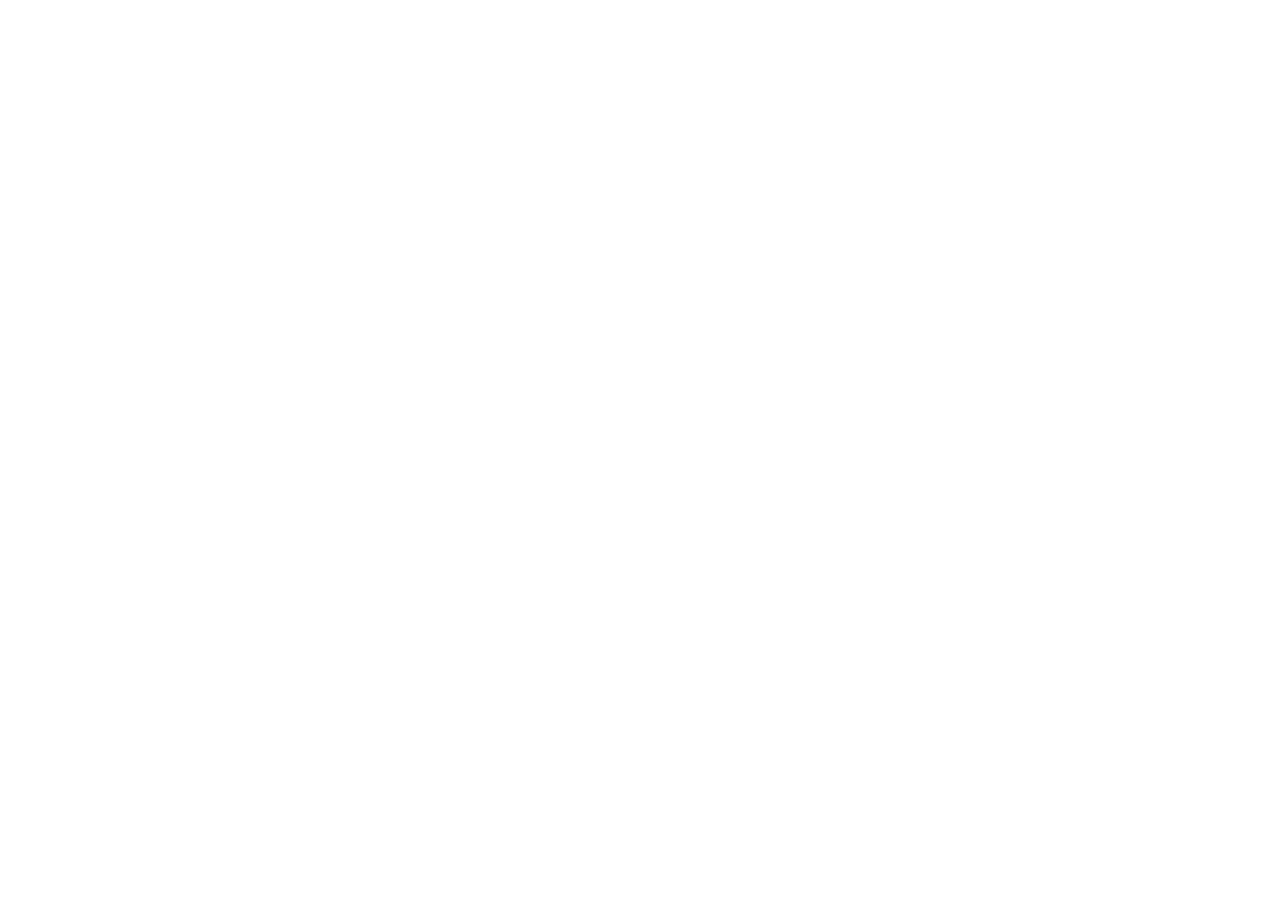
==== index.html @ 0bc4796e "第一次初始化" ====
<!DOCTYPE html>
<html lang="en">

<head>
    <meta charset="UTF-8">
    <meta name="viewport" content="width=device-width, initial-scale=1.0">
    <title>Document</title>
</head>

<body>

</body>

</html>
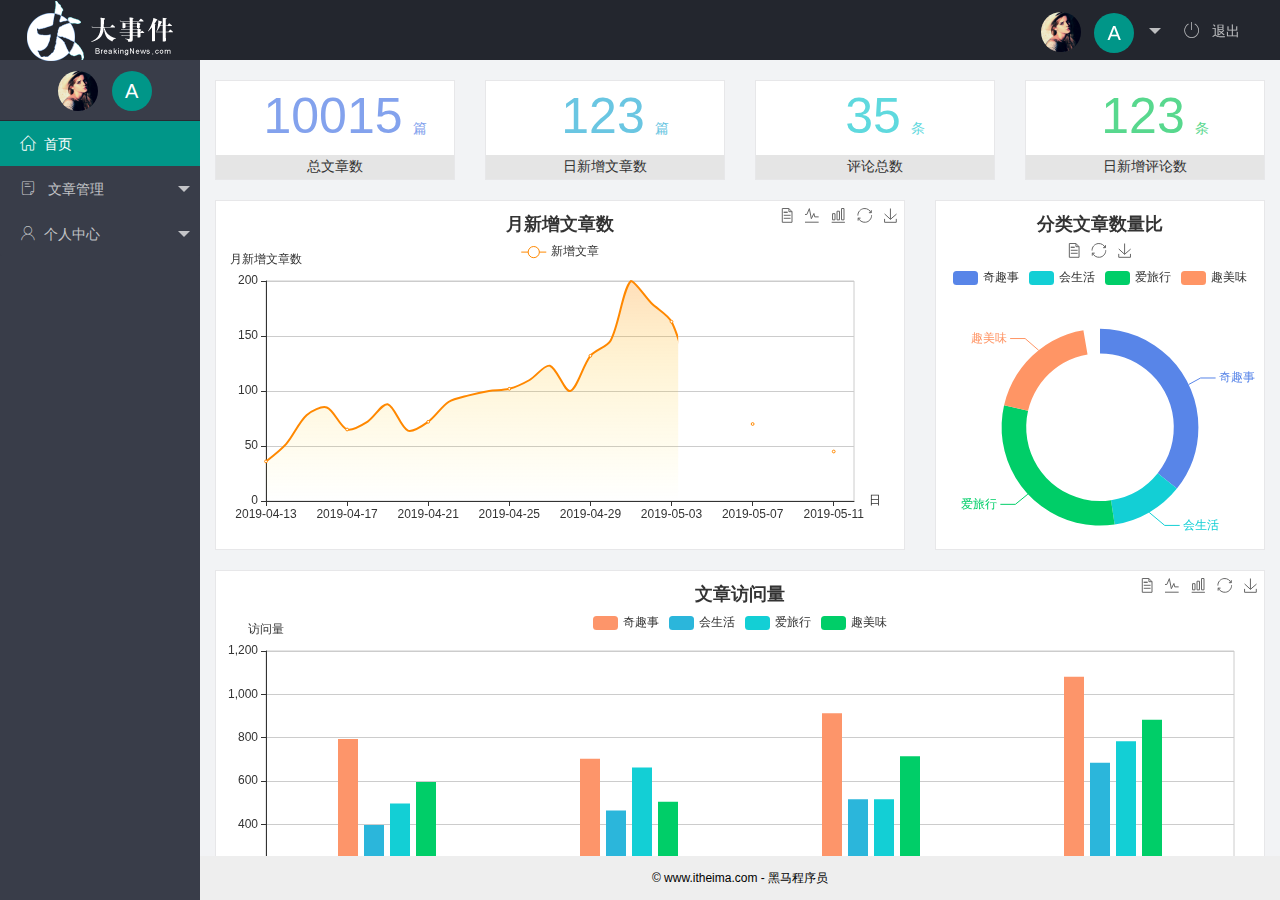
==== commit bc123003: "完成了首页的开发" ====
--- a/index.html
+++ b/index.html
@@ -4,11 +4,94 @@
 <head>
     <meta charset="UTF-8">
     <meta name="viewport" content="width=device-width, initial-scale=1.0">
-    <title>Document</title>
+    <title>后台主页</title>
+    <!-- 引入layui的样式 -->
+    <link rel="stylesheet" href="/assets/lib/layui/css/layui.css">
+    <!-- 引入自己的css -->
+    <link rel="stylesheet" href="/assets/css/index.css">
+    <!-- 引入字体图标的css -->
+    <link rel="stylesheet" href="/assets/fonts/iconfont.css">
 </head>
 
-<body>
+<body class="layui-layout-body">
+    <div class="layui-layout layui-layout-admin">
+        <div class="layui-header">
+            <div class="layui-logo"><img src="/assets/images/logo.png" alt=""></div>
+            <!-- 头部区域（可配合layui已有的水平导航） -->
 
+            <ul class="layui-nav layui-layout-right">
+                <li class="layui-nav-item">
+                    <a href="javascript:;" class="userinfo">
+                        <img src="/assets/images/sample.jpg" class="layui-nav-img">
+                        <span class="text-avatar">A</span>
+                        <span id="mingcheng"> </span>
+                        <!-- 贤心 -->
+                    </a>
+                    <dl class="layui-nav-child">
+                        <dd><a href="">基本资料</a></dd>
+                        <dd><a href="">更换头像</a></dd>
+                        <dd><a href="">个人中心</a></dd>
+                    </dl>
+                </li>
+                <li class="layui-nav-item">
+                    <a href="javascript:;" id="btnLogout">
+                        <span class="iconfont icon-tuichu"></span>
+                        退出</a></li>
+            </ul>
+        </div>
+
+        <div class="layui-side layui-bg-black">
+            <div class="layui-side-scroll">
+                <div class="userinfo">
+                    <img src="/assets/images/sample.jpg" class="layui-nav-img">
+                    <span class="text-avatar">A</span>
+                    <span id="welcome"> </span>
+                </div>
+                <!-- 左侧导航区域（可配合layui已有的垂直导航） -->
+                <ul class="layui-nav layui-nav-tree" lay-filter="test" lay-shrink="all">
+                    <li class="layui-nav-item layui-this"><a href="/home/dashboard.html" target="fm"> <span
+                                class="iconfont icon-home"></span>首页</a></li>
+                    <li class="layui-nav-item ">
+                        <a class="" href="javascript:;">
+                            <span class="iconfont icon-16"></span>
+                            文章管理</a>
+                        <dl class="layui-nav-child">
+                            <dd><a href="javascript:;"><i class="layui-icon layui-icon-align-left"></i>文章类别</a></dd>
+                            <dd><a href="javascript:;"><i class="layui-icon layui-icon-align-left"></i>文章列表</a></dd>
+                            <dd><a href="javascript:;"><i class="layui-icon layui-icon-align-left"></i>发表文章</a></dd>
+                        </dl>
+                    </li>
+                    <li class="layui-nav-item">
+                        <a href="javascript:;"><span class="iconfont icon-user"></span>个人中心</a>
+                        <dl class="layui-nav-child">
+                            <dd><a href="javascript:;"><i class="layui-icon layui-icon-align-left"></i>基本资料</a></dd>
+                            <dd><a href="javascript:;"><i class="layui-icon layui-icon-align-left"></i>更换头像</a></dd>
+                            <dd><a href="javascript:;"><i class="layui-icon layui-icon-align-left"></i>重置密码</a></dd>
+
+                        </dl>
+                    </li>
+                </ul>
+            </div>
+        </div>
+
+        <div class="layui-body">
+            <!-- 内容主体区域 -->
+            <iframe name="fm" src="/home/dashboard.html" frameborder="0"></iframe>
+        </div>
+
+        <div class="layui-footer">
+            <!-- 底部固定区域 -->
+            © www.itheima.com - 黑马程序员
+        </div>
+    </div>
+    <!-- 引入layui的js文件 -->
+    <script src="/assets/lib/layui/layui.all.js"></script>
+    <!-- 引入jq -->
+    <script src="/assets/lib/jquery.js"></script>
+    <!-- 引入baseAPI的js文件 -->
+    <script src="/assets/js/baseAPI.js"></script>
+    <!-- 引入自己的js文件 -->
+    <script src="/assets/js/index.js"></script>
 </body>
 
 </html>--- a/assets/lib/layui/css/layui.css
+++ b/assets/lib/layui/css/layui.css
@@ -0,0 +1,2 @@
+/** layui-v2.5.5 MIT License By https://www.layui.com */
+ .layui-inline,img{display:inline-block;vertical-align:middle}h1,h2,h3,h4,h5,h6{font-weight:400}.layui-edge,.layui-header,.layui-inline,.layui-main{position:relative}.layui-body,.layui-edge,.layui-elip{overflow:hidden}.layui-btn,.layui-edge,.layui-inline,img{vertical-align:middle}.layui-btn,.layui-disabled,.layui-icon,.layui-unselect{-moz-user-select:none;-webkit-user-select:none;-ms-user-select:none}.layui-elip,.layui-form-checkbox span,.layui-form-pane .layui-form-label{text-overflow:ellipsis;white-space:nowrap}.layui-breadcrumb,.layui-tree-btnGroup{visibility:hidden}blockquote,body,button,dd,div,dl,dt,form,h1,h2,h3,h4,h5,h6,input,li,ol,p,pre,td,textarea,th,ul{margin:0;padding:0;-webkit-tap-highlight-color:rgba(0,0,0,0)}a:active,a:hover{outline:0}img{border:none}li{list-style:none}table{border-collapse:collapse;border-spacing:0}h4,h5,h6{font-size:100%}button,input,optgroup,option,select,textarea{font-family:inherit;font-size:inherit;font-style:inherit;font-weight:inherit;outline:0}pre{white-space:pre-wrap;white-space:-moz-pre-wrap;white-space:-pre-wrap;white-space:-o-pre-wrap;word-wrap:break-word}body{line-height:24px;font:14px Helvetica Neue,Helvetica,PingFang SC,Tahoma,Arial,sans-serif}hr{height:1px;margin:10px 0;border:0;clear:both}a{color:#333;text-decoration:none}a:hover{color:#777}a cite{font-style:normal;*cursor:pointer}.layui-border-box,.layui-border-box *{box-sizing:border-box}.layui-box,.layui-box *{box-sizing:content-box}.layui-clear{clear:both;*zoom:1}.layui-clear:after{content:'\20';clear:both;*zoom:1;display:block;height:0}.layui-inline{*display:inline;*zoom:1}.layui-edge{display:inline-block;width:0;height:0;border-width:6px;border-style:dashed;border-color:transparent}.layui-edge-top{top:-4px;border-bottom-color:#999;border-bottom-style:solid}.layui-edge-right{border-left-color:#999;border-left-style:solid}.layui-edge-bottom{top:2px;border-top-color:#999;border-top-style:solid}.layui-edge-left{border-right-color:#999;border-right-style:solid}.layui-disabled,.layui-disabled:hover{color:#d2d2d2!important;cursor:not-allowed!important}.layui-circle{border-radius:100%}.layui-show{display:block!important}.layui-hide{display:none!important}@font-face{font-family:layui-icon;src:url(../font/iconfont.eot?v=250);src:url(../font/iconfont.eot?v=250#iefix) format('embedded-opentype'),url(../font/iconfont.woff2?v=250) format('woff2'),url(../font/iconfont.woff?v=250) format('woff'),url(../font/iconfont.ttf?v=250) format('truetype'),url(../font/iconfont.svg?v=250#layui-icon) format('svg')}.layui-icon{font-family:layui-icon!important;font-size:16px;font-style:normal;-webkit-font-smoothing:antialiased;-moz-osx-font-smoothing:grayscale}.layui-icon-reply-fill:before{content:"\e611"}.layui-icon-set-fill:before{content:"\e614"}.layui-icon-menu-fill:before{content:"\e60f"}.layui-icon-search:before{content:"\e615"}.layui-icon-share:before{content:"\e641"}.layui-icon-set-sm:before{content:"\e620"}.layui-icon-engine:before{content:"\e628"}.layui-icon-close:before{content:"\1006"}.layui-icon-close-fill:before{content:"\1007"}.layui-icon-chart-screen:before{content:"\e629"}.layui-icon-star:before{content:"\e600"}.layui-icon-circle-dot:before{content:"\e617"}.layui-icon-chat:before{content:"\e606"}.layui-icon-release:before{content:"\e609"}.layui-icon-list:before{content:"\e60a"}.layui-icon-chart:before{content:"\e62c"}.layui-icon-ok-circle:before{content:"\1005"}.layui-icon-layim-theme:before{content:"\e61b"}.layui-icon-table:before{content:"\e62d"}.layui-icon-right:before{content:"\e602"}.layui-icon-left:before{content:"\e603"}.layui-icon-cart-simple:before{content:"\e698"}.layui-icon-face-cry:before{content:"\e69c"}.layui-icon-face-smile:before{content:"\e6af"}.layui-icon-survey:before{content:"\e6b2"}.layui-icon-tree:before{content:"\e62e"}.layui-icon-upload-circle:before{content:"\e62f"}.layui-icon-add-circle:before{content:"\e61f"}.layui-icon-download-circle:before{content:"\e601"}.layui-icon-templeate-1:before{content:"\e630"}.layui-icon-util:before{content:"\e631"}.layui-icon-face-surprised:before{content:"\e664"}.layui-icon-edit:before{content:"\e642"}.layui-icon-speaker:before{content:"\e645"}.layui-icon-down:before{content:"\e61a"}.layui-icon-file:before{content:"\e621"}.layui-icon-layouts:before{content:"\e632"}.layui-icon-rate-half:before{content:"\e6c9"}.layui-icon-add-circle-fine:before{content:"\e608"}.layui-icon-prev-circle:before{content:"\e633"}.layui-icon-read:before{content:"\e705"}.layui-icon-404:before{content:"\e61c"}.layui-icon-carousel:before{content:"\e634"}.layui-icon-help:before{content:"\e607"}.layui-icon-code-circle:before{content:"\e635"}.layui-icon-water:before{content:"\e636"}.layui-icon-username:before{content:"\e66f"}.layui-icon-find-fill:before{content:"\e670"}.layui-icon-about:before{content:"\e60b"}.layui-icon-location:before{content:"\e715"}.layui-icon-up:before{content:"\e619"}.layui-icon-pause:before{content:"\e651"}.layui-icon-date:before{content:"\e637"}.layui-icon-layim-uploadfile:before{content:"\e61d"}.layui-icon-delete:before{content:"\e640"}.layui-icon-play:before{content:"\e652"}.layui-icon-top:before{content:"\e604"}.layui-icon-friends:before{content:"\e612"}.layui-icon-refresh-3:before{content:"\e9aa"}.layui-icon-ok:before{content:"\e605"}.layui-icon-layer:before{content:"\e638"}.layui-icon-face-smile-fine:before{content:"\e60c"}.layui-icon-dollar:before{content:"\e659"}.layui-icon-group:before{content:"\e613"}.layui-icon-layim-download:before{content:"\e61e"}.layui-icon-picture-fine:before{content:"\e60d"}.layui-icon-link:before{content:"\e64c"}.layui-icon-diamond:before{content:"\e735"}.layui-icon-log:before{content:"\e60e"}.layui-icon-rate-solid:before{content:"\e67a"}.layui-icon-fonts-del:before{content:"\e64f"}.layui-icon-unlink:before{content:"\e64d"}.layui-icon-fonts-clear:before{content:"\e639"}.layui-icon-triangle-r:before{content:"\e623"}.layui-icon-circle:before{content:"\e63f"}.layui-icon-radio:before{content:"\e643"}.layui-icon-align-center:before{content:"\e647"}.layui-icon-align-right:before{content:"\e648"}.layui-icon-align-left:before{content:"\e649"}.layui-icon-loading-1:before{content:"\e63e"}.layui-icon-return:before{content:"\e65c"}.layui-icon-fonts-strong:before{content:"\e62b"}.layui-icon-upload:before{content:"\e67c"}.layui-icon-dialogue:before{content:"\e63a"}.layui-icon-video:before{content:"\e6ed"}.layui-icon-headset:before{content:"\e6fc"}.layui-icon-cellphone-fine:before{content:"\e63b"}.layui-icon-add-1:before{content:"\e654"}.layui-icon-face-smile-b:before{content:"\e650"}.layui-icon-fonts-html:before{content:"\e64b"}.layui-icon-form:before{content:"\e63c"}.layui-icon-cart:before{content:"\e657"}.layui-icon-camera-fill:before{content:"\e65d"}.layui-icon-tabs:before{content:"\e62a"}.layui-icon-fonts-code:before{content:"\e64e"}.layui-icon-fire:before{content:"\e756"}.layui-icon-set:before{content:"\e716"}.layui-icon-fonts-u:before{content:"\e646"}.layui-icon-triangle-d:before{content:"\e625"}.layui-icon-tips:before{content:"\e702"}.layui-icon-picture:before{content:"\e64a"}.layui-icon-more-vertical:before{content:"\e671"}.layui-icon-flag:before{content:"\e66c"}.layui-icon-loading:before{content:"\e63d"}.layui-icon-fonts-i:before{content:"\e644"}.layui-icon-refresh-1:before{content:"\e666"}.layui-icon-rmb:before{content:"\e65e"}.layui-icon-home:before{content:"\e68e"}.layui-icon-user:before{content:"\e770"}.layui-icon-notice:before{content:"\e667"}.layui-icon-login-weibo:before{content:"\e675"}.layui-icon-voice:before{content:"\e688"}.layui-icon-upload-drag:before{content:"\e681"}.layui-icon-login-qq:before{content:"\e676"}.layui-icon-snowflake:before{content:"\e6b1"}.layui-icon-file-b:before{content:"\e655"}.layui-icon-template:before{content:"\e663"}.layui-icon-auz:before{content:"\e672"}.layui-icon-console:before{content:"\e665"}.layui-icon-app:before{content:"\e653"}.layui-icon-prev:before{content:"\e65a"}.layui-icon-website:before{content:"\e7ae"}.layui-icon-next:before{content:"\e65b"}.layui-icon-component:before{content:"\e857"}.layui-icon-more:before{content:"\e65f"}.layui-icon-login-wechat:before{content:"\e677"}.layui-icon-shrink-right:before{content:"\e668"}.layui-icon-spread-left:before{content:"\e66b"}.layui-icon-camera:before{content:"\e660"}.layui-icon-note:before{content:"\e66e"}.layui-icon-refresh:before{content:"\e669"}.layui-icon-female:before{content:"\e661"}.layui-icon-male:before{content:"\e662"}.layui-icon-password:before{content:"\e673"}.layui-icon-senior:before{content:"\e674"}.layui-icon-theme:before{content:"\e66a"}.layui-icon-tread:before{content:"\e6c5"}.layui-icon-praise:before{content:"\e6c6"}.layui-icon-star-fill:before{content:"\e658"}.layui-icon-rate:before{content:"\e67b"}.layui-icon-template-1:before{content:"\e656"}.layui-icon-vercode:before{content:"\e679"}.layui-icon-cellphone:before{content:"\e678"}.layui-icon-screen-full:before{content:"\e622"}.layui-icon-screen-restore:before{content:"\e758"}.layui-icon-cols:before{content:"\e610"}.layui-icon-export:before{content:"\e67d"}.layui-icon-print:before{content:"\e66d"}.layui-icon-slider:before{content:"\e714"}.layui-icon-addition:before{content:"\e624"}.layui-icon-subtraction:before{content:"\e67e"}.layui-icon-service:before{content:"\e626"}.layui-icon-transfer:before{content:"\e691"}.layui-main{width:1140px;margin:0 auto}.layui-header{z-index:1000;height:60px}.layui-header a:hover{transition:all .5s;-webkit-transition:all .5s}.layui-side{position:fixed;left:0;top:0;bottom:0;z-index:999;width:200px;overflow-x:hidden}.layui-side-scroll{position:relative;width:220px;height:100%;overflow-x:hidden}.layui-body{position:absolute;left:200px;right:0;top:0;bottom:0;z-index:998;width:auto;overflow-y:auto;box-sizing:border-box}.layui-layout-body{overflow:hidden}.layui-layout-admin .layui-header{background-color:#23262E}.layui-layout-admin .layui-side{top:60px;width:200px;overflow-x:hidden}.layui-layout-admin .layui-body{position:fixed;top:60px;bottom:44px}.layui-layout-admin .layui-main{width:auto;margin:0 15px}.layui-layout-admin .layui-footer{position:fixed;left:200px;right:0;bottom:0;height:44px;line-height:44px;padding:0 15px;background-color:#eee}.layui-layout-admin .layui-logo{position:absolute;left:0;top:0;width:200px;height:100%;line-height:60px;text-align:center;color:#009688;font-size:16px}.layui-layout-admin .layui-header .layui-nav{background:0 0}.layui-layout-left{position:absolute!important;left:200px;top:0}.layui-layout-right{position:absolute!important;right:0;top:0}.layui-container{position:relative;margin:0 auto;padding:0 15px;box-sizing:border-box}.layui-fluid{position:relative;margin:0 auto;padding:0 15px}.layui-row:after,.layui-row:before{content:'';display:block;clear:both}.layui-col-lg1,.layui-col-lg10,.layui-col-lg11,.layui-col-lg12,.layui-col-lg2,.layui-col-lg3,.layui-col-lg4,.layui-col-lg5,.layui-col-lg6,.layui-col-lg7,.layui-col-lg8,.layui-col-lg9,.layui-col-md1,.layui-col-md10,.layui-col-md11,.layui-col-md12,.layui-col-md2,.layui-col-md3,.layui-col-md4,.layui-col-md5,.layui-col-md6,.layui-col-md7,.layui-col-md8,.layui-col-md9,.layui-col-sm1,.layui-col-sm10,.layui-col-sm11,.layui-col-sm12,.layui-col-sm2,.layui-col-sm3,.layui-col-sm4,.layui-col-sm5,.layui-col-sm6,.layui-col-sm7,.layui-col-sm8,.layui-col-sm9,.layui-col-xs1,.layui-col-xs10,.layui-col-xs11,.layui-col-xs12,.layui-col-xs2,.layui-col-xs3,.layui-col-xs4,.layui-col-xs5,.layui-col-xs6,.layui-col-xs7,.layui-col-xs8,.layui-col-xs9{position:relative;display:block;box-sizing:border-box}.layui-col-xs1,.layui-col-xs10,.layui-col-xs11,.layui-col-xs12,.layui-col-xs2,.layui-col-xs3,.layui-col-xs4,.layui-col-xs5,.layui-col-xs6,.layui-col-xs7,.layui-col-xs8,.layui-col-xs9{float:left}.layui-col-xs1{width:8.33333333%}.layui-col-xs2{width:16.66666667%}.layui-col-xs3{width:25%}.layui-col-xs4{width:33.33333333%}.layui-col-xs5{width:41.66666667%}.layui-col-xs6{width:50%}.layui-col-xs7{width:58.33333333%}.layui-col-xs8{width:66.66666667%}.layui-col-xs9{width:75%}.layui-col-xs10{width:83.33333333%}.layui-col-xs11{width:91.66666667%}.layui-col-xs12{width:100%}.layui-col-xs-offset1{margin-left:8.33333333%}.layui-col-xs-offset2{margin-left:16.66666667%}.layui-col-xs-offset3{margin-left:25%}.layui-col-xs-offset4{margin-left:33.33333333%}.layui-col-xs-offset5{margin-left:41.66666667%}.layui-col-xs-offset6{margin-left:50%}.layui-col-xs-offset7{margin-left:58.33333333%}.layui-col-xs-offset8{margin-left:66.66666667%}.layui-col-xs-offset9{margin-left:75%}.layui-col-xs-offset10{margin-left:83.33333333%}.layui-col-xs-offset11{margin-left:91.66666667%}.layui-col-xs-offset12{margin-left:100%}@media screen and (max-width:768px){.layui-hide-xs{display:none!important}.layui-show-xs-block{display:block!important}.layui-show-xs-inline{display:inline!important}.layui-show-xs-inline-block{display:inline-block!important}}@media screen and (min-width:768px){.layui-container{width:750px}.layui-hide-sm{display:none!important}.layui-show-sm-block{display:block!important}.layui-show-sm-inline{display:inline!important}.layui-show-sm-inline-block{display:inline-block!important}.layui-col-sm1,.layui-col-sm10,.layui-col-sm11,.layui-col-sm12,.layui-col-sm2,.layui-col-sm3,.layui-col-sm4,.layui-col-sm5,.layui-col-sm6,.layui-col-sm7,.layui-col-sm8,.layui-col-sm9{float:left}.layui-col-sm1{width:8.33333333%}.layui-col-sm2{width:16.66666667%}.layui-col-sm3{width:25%}.layui-col-sm4{width:33.33333333%}.layui-col-sm5{width:41.66666667%}.layui-col-sm6{width:50%}.layui-col-sm7{width:58.33333333%}.layui-col-sm8{width:66.66666667%}.layui-col-sm9{width:75%}.layui-col-sm10{width:83.33333333%}.layui-col-sm11{width:91.66666667%}.layui-col-sm12{width:100%}.layui-col-sm-offset1{margin-left:8.33333333%}.layui-col-sm-offset2{margin-left:16.66666667%}.layui-col-sm-offset3{margin-left:25%}.layui-col-sm-offset4{margin-left:33.33333333%}.layui-col-sm-offset5{margin-left:41.66666667%}.layui-col-sm-offset6{margin-left:50%}.layui-col-sm-offset7{margin-left:58.33333333%}.layui-col-sm-offset8{margin-left:66.66666667%}.layui-col-sm-offset9{margin-left:75%}.layui-col-sm-offset10{margin-left:83.33333333%}.layui-col-sm-offset11{margin-left:91.66666667%}.layui-col-sm-offset12{margin-left:100%}}@media screen and (min-width:992px){.layui-container{width:970px}.layui-hide-md{display:none!important}.layui-show-md-block{display:block!important}.layui-show-md-inline{display:inline!important}.layui-show-md-inline-block{display:inline-block!important}.layui-col-md1,.layui-col-md10,.layui-col-md11,.layui-col-md12,.layui-col-md2,.layui-col-md3,.layui-col-md4,.layui-col-md5,.layui-col-md6,.layui-col-md7,.layui-col-md8,.layui-col-md9{float:left}.layui-col-md1{width:8.33333333%}.layui-col-md2{width:16.66666667%}.layui-col-md3{width:25%}.layui-col-md4{width:33.33333333%}.layui-col-md5{width:41.66666667%}.layui-col-md6{width:50%}.layui-col-md7{width:58.33333333%}.layui-col-md8{width:66.66666667%}.layui-col-md9{width:75%}.layui-col-md10{width:83.33333333%}.layui-col-md11{width:91.66666667%}.layui-col-md12{width:100%}.layui-col-md-offset1{margin-left:8.33333333%}.layui-col-md-offset2{margin-left:16.66666667%}.layui-col-md-offset3{margin-left:25%}.layui-col-md-offset4{margin-left:33.33333333%}.layui-col-md-offset5{margin-left:41.66666667%}.layui-col-md-offset6{margin-left:50%}.layui-col-md-offset7{margin-left:58.33333333%}.layui-col-md-offset8{margin-left:66.66666667%}.layui-col-md-offset9{margin-left:75%}.layui-col-md-offset10{margin-left:83.33333333%}.layui-col-md-offset11{margin-left:91.66666667%}.layui-col-md-offset12{margin-left:100%}}@media screen and (min-width:1200px){.layui-container{width:1170px}.layui-hide-lg{display:none!important}.layui-show-lg-block{display:block!important}.layui-show-lg-inline{display:inline!important}.layui-show-lg-inline-block{display:inline-block!important}.layui-col-lg1,.layui-col-lg10,.layui-col-lg11,.layui-col-lg12,.layui-col-lg2,.layui-col-lg3,.layui-col-lg4,.layui-col-lg5,.layui-col-lg6,.layui-col-lg7,.layui-col-lg8,.layui-col-lg9{float:left}.layui-col-lg1{width:8.33333333%}.layui-col-lg2{width:16.66666667%}.layui-col-lg3{width:25%}.layui-col-lg4{width:33.33333333%}.layui-col-lg5{width:41.66666667%}.layui-col-lg6{width:50%}.layui-col-lg7{width:58.33333333%}.layui-col-lg8{width:66.66666667%}.layui-col-lg9{width:75%}.layui-col-lg10{width:83.33333333%}.layui-col-lg11{width:91.66666667%}.layui-col-lg12{width:100%}.layui-col-lg-offset1{margin-left:8.33333333%}.layui-col-lg-offset2{margin-left:16.66666667%}.layui-col-lg-offset3{margin-left:25%}.layui-col-lg-offset4{margin-left:33.33333333%}.layui-col-lg-offset5{margin-left:41.66666667%}.layui-col-lg-offset6{margin-left:50%}.layui-col-lg-offset7{margin-left:58.33333333%}.layui-col-lg-offset8{margin-left:66.66666667%}.layui-col-lg-offset9{margin-left:75%}.layui-col-lg-offset10{margin-left:83.33333333%}.layui-col-lg-offset11{margin-left:91.66666667%}.layui-col-lg-offset12{margin-left:100%}}.layui-col-space1{margin:-.5px}.layui-col-space1>*{padding:.5px}.layui-col-space3{margin:-1.5px}.layui-col-space3>*{padding:1.5px}.layui-col-space5{margin:-2.5px}.layui-col-space5>*{padding:2.5px}.layui-col-space8{margin:-3.5px}.layui-col-space8>*{padding:3.5px}.layui-col-space10{margin:-5px}.layui-col-space10>*{padding:5px}.layui-col-space12{margin:-6px}.layui-col-space12>*{padding:6px}.layui-col-space15{margin:-7.5px}.layui-col-space15>*{padding:7.5px}.layui-col-space18{margin:-9px}.layui-col-space18>*{padding:9px}.layui-col-space20{margin:-10px}.layui-col-space20>*{padding:10px}.layui-col-space22{margin:-11px}.layui-col-space22>*{padding:11px}.layui-col-space25{margin:-12.5px}.layui-col-space25>*{padding:12.5px}.layui-col-space30{margin:-15px}.layui-col-space30>*{padding:15px}.layui-btn,.layui-input,.layui-select,.layui-textarea,.layui-upload-button{outline:0;-webkit-appearance:none;transition:all .3s;-webkit-transition:all .3s;box-sizing:border-box}.layui-elem-quote{margin-bottom:10px;padding:15px;line-height:22px;border-left:5px solid #009688;border-radius:0 2px 2px 0;background-color:#f2f2f2}.layui-quote-nm{border-style:solid;border-width:1px 1px 1px 5px;background:0 0}.layui-elem-field{margin-bottom:10px;padding:0;border-width:1px;border-style:solid}.layui-elem-field legend{margin-left:20px;padding:0 10px;font-size:20px;font-weight:300}.layui-field-title{margin:10px 0 20px;border-width:1px 0 0}.layui-field-box{padding:10px 15px}.layui-field-title .layui-field-box{padding:10px 0}.layui-progress{position:relative;height:6px;border-radius:20px;background-color:#e2e2e2}.layui-progress-bar{position:absolute;left:0;top:0;width:0;max-width:100%;height:6px;border-radius:20px;text-align:right;background-color:#5FB878;transition:all .3s;-webkit-transition:all .3s}.layui-progress-big,.layui-progress-big .layui-progress-bar{height:18px;line-height:18px}.layui-progress-text{position:relative;top:-20px;line-height:18px;font-size:12px;color:#666}.layui-progress-big .layui-progress-text{position:static;padding:0 10px;color:#fff}.layui-collapse{border-width:1px;border-style:solid;border-radius:2px}.layui-colla-content,.layui-colla-item{border-top-width:1px;border-top-style:solid}.layui-colla-item:first-child{border-top:none}.layui-colla-title{position:relative;height:42px;line-height:42px;padding:0 15px 0 35px;color:#333;background-color:#f2f2f2;cursor:pointer;font-size:14px;overflow:hidden}.layui-colla-content{display:none;padding:10px 15px;line-height:22px;color:#666}.layui-colla-icon{position:absolute;left:15px;top:0;font-size:14px}.layui-card{margin-bottom:15px;border-radius:2px;background-color:#fff;box-shadow:0 1px 2px 0 rgba(0,0,0,.05)}.layui-card:last-child{margin-bottom:0}.layui-card-header{position:relative;height:42px;line-height:42px;padding:0 15px;border-bottom:1px solid #f6f6f6;color:#333;border-radius:2px 2px 0 0;font-size:14px}.layui-bg-black,.layui-bg-blue,.layui-bg-cyan,.layui-bg-green,.layui-bg-orange,.layui-bg-red{color:#fff!important}.layui-card-body{position:relative;padding:10px 15px;line-height:24px}.layui-card-body[pad15]{padding:15px}.layui-card-body[pad20]{padding:20px}.layui-card-body .layui-table{margin:5px 0}.layui-card .layui-tab{margin:0}.layui-panel-window{position:relative;padding:15px;border-radius:0;border-top:5px solid #E6E6E6;background-color:#fff}.layui-auxiliar-moving{position:fixed;left:0;right:0;top:0;bottom:0;width:100%;height:100%;background:0 0;z-index:9999999999}.layui-form-label,.layui-form-mid,.layui-form-select,.layui-input-block,.layui-input-inline,.layui-textarea{position:relative}.layui-bg-red{background-color:#FF5722!important}.layui-bg-orange{background-color:#FFB800!important}.layui-bg-green{background-color:#009688!important}.layui-bg-cyan{background-color:#2F4056!important}.layui-bg-blue{background-color:#1E9FFF!important}.layui-bg-black{background-color:#393D49!important}.layui-bg-gray{background-color:#eee!important;color:#666!important}.layui-badge-rim,.layui-colla-content,.layui-colla-item,.layui-collapse,.layui-elem-field,.layui-form-pane .layui-form-item[pane],.layui-form-pane .layui-form-label,.layui-input,.layui-layedit,.layui-layedit-tool,.layui-quote-nm,.layui-select,.layui-tab-bar,.layui-tab-card,.layui-tab-title,.layui-tab-title .layui-this:after,.layui-textarea{border-color:#e6e6e6}.layui-timeline-item:before,hr{background-color:#e6e6e6}.layui-text{line-height:22px;font-size:14px;color:#666}.layui-text h1,.layui-text h2,.layui-text h3{font-weight:500;color:#333}.layui-text h1{font-size:30px}.layui-text h2{font-size:24px}.layui-text h3{font-size:18px}.layui-text a:not(.layui-btn){color:#01AAED}.layui-text a:not(.layui-btn):hover{text-decoration:underline}.layui-text ul{padding:5px 0 5px 15px}.layui-text ul li{margin-top:5px;list-style-type:disc}.layui-text em,.layui-word-aux{color:#999!important;padding:0 5px!important}.layui-btn{display:inline-block;height:38px;line-height:38px;padding:0 18px;background-color:#009688;color:#fff;white-space:nowrap;text-align:center;font-size:14px;border:none;border-radius:2px;cursor:pointer}.layui-btn:hover{opacity:.8;filter:alpha(opacity=80);color:#fff}.layui-btn:active{opacity:1;filter:alpha(opacity=100)}.layui-btn+.layui-btn{margin-left:10px}.layui-btn-container{font-size:0}.layui-btn-container .layui-btn{margin-right:10px;margin-bottom:10px}.layui-btn-container .layui-btn+.layui-btn{margin-left:0}.layui-table .layui-btn-container .layui-btn{margin-bottom:9px}.layui-btn-radius{border-radius:100px}.layui-btn .layui-icon{margin-right:3px;font-size:18px;vertical-align:bottom;vertical-align:middle\9}.layui-btn-primary{border:1px solid #C9C9C9;background-color:#fff;color:#555}.layui-btn-primary:hover{border-color:#009688;color:#333}.layui-btn-normal{background-color:#1E9FFF}.layui-btn-warm{background-color:#FFB800}.layui-btn-danger{background-color:#FF5722}.layui-btn-checked{background-color:#5FB878}.layui-btn-disabled,.layui-btn-disabled:active,.layui-btn-disabled:hover{border:1px solid #e6e6e6;background-color:#FBFBFB;color:#C9C9C9;cursor:not-allowed;opacity:1}.layui-btn-lg{height:44px;line-height:44px;padding:0 25px;font-size:16px}.layui-btn-sm{height:30px;line-height:30px;padding:0 10px;font-size:12px}.layui-btn-sm i{font-size:16px!important}.layui-btn-xs{height:22px;line-height:22px;padding:0 5px;font-size:12px}.layui-btn-xs i{font-size:14px!important}.layui-btn-group{display:inline-block;vertical-align:middle;font-size:0}.layui-btn-group .layui-btn{margin-left:0!important;margin-right:0!important;border-left:1px solid rgba(255,255,255,.5);border-radius:0}.layui-btn-group .layui-btn-primary{border-left:none}.layui-btn-group .layui-btn-primary:hover{border-color:#C9C9C9;color:#009688}.layui-btn-group .layui-btn:first-child{border-left:none;border-radius:2px 0 0 2px}.layui-btn-group .layui-btn-primary:first-child{border-left:1px solid #c9c9c9}.layui-btn-group .layui-btn:last-child{border-radius:0 2px 2px 0}.layui-btn-group .layui-btn+.layui-btn{margin-left:0}.layui-btn-group+.layui-btn-group{margin-left:10px}.layui-btn-fluid{width:100%}.layui-input,.layui-select,.layui-textarea{height:38px;line-height:1.3;line-height:38px\9;border-width:1px;border-style:solid;background-color:#fff;border-radius:2px}.layui-input::-webkit-input-placeholder,.layui-select::-webkit-input-placeholder,.layui-textarea::-webkit-input-placeholder{line-height:1.3}.layui-input,.layui-textarea{display:block;width:100%;padding-left:10px}.layui-input:hover,.layui-textarea:hover{border-color:#D2D2D2!important}.layui-input:focus,.layui-textarea:focus{border-color:#C9C9C9!important}.layui-textarea{min-height:100px;height:auto;line-height:20px;padding:6px 10px;resize:vertical}.layui-select{padding:0 10px}.layui-form input[type=checkbox],.layui-form input[type=radio],.layui-form select{display:none}.layui-form [lay-ignore]{display:initial}.layui-form-item{margin-bottom:15px;clear:both;*zoom:1}.layui-form-item:after{content:'\20';clear:both;*zoom:1;display:block;height:0}.layui-form-label{float:left;display:block;padding:9px 15px;width:80px;font-weight:400;line-height:20px;text-align:right}.layui-form-label-col{display:block;float:none;padding:9px 0;line-height:20px;text-align:left}.layui-form-item .layui-inline{margin-bottom:5px;margin-right:10px}.layui-input-block{margin-left:110px;min-height:36px}.layui-input-inline{display:inline-block;vertical-align:middle}.layui-form-item .layui-input-inline{float:left;width:190px;margin-right:10px}.layui-form-text .layui-input-inline{width:auto}.layui-form-mid{float:left;display:block;padding:9px 0!important;line-height:20px;margin-right:10px}.layui-form-danger+.layui-form-select .layui-input,.layui-form-danger:focus{border-color:#FF5722!important}.layui-form-select .layui-input{padding-right:30px;cursor:pointer}.layui-form-select .layui-edge{position:absolute;right:10px;top:50%;margin-top:-3px;cursor:pointer;border-width:6px;border-top-color:#c2c2c2;border-top-style:solid;transition:all .3s;-webkit-transition:all .3s}.layui-form-select dl{display:none;position:absolute;left:0;top:42px;padding:5px 0;z-index:899;min-width:100%;border:1px solid #d2d2d2;max-height:300px;overflow-y:auto;background-color:#fff;border-radius:2px;box-shadow:0 2px 4px rgba(0,0,0,.12);box-sizing:border-box}.layui-form-select dl dd,.layui-form-select dl dt{padding:0 10px;line-height:36px;white-space:nowrap;overflow:hidden;text-overflow:ellipsis}.layui-form-select dl dt{font-size:12px;color:#999}.layui-form-select dl dd{cursor:pointer}.layui-form-select dl dd:hover{background-color:#f2f2f2;-webkit-transition:.5s all;transition:.5s all}.layui-form-select .layui-select-group dd{padding-left:20px}.layui-form-select dl dd.layui-select-tips{padding-left:10px!important;color:#999}.layui-form-select dl dd.layui-this{background-color:#5FB878;color:#fff}.layui-form-checkbox,.layui-form-select dl dd.layui-disabled{background-color:#fff}.layui-form-selected dl{display:block}.layui-form-checkbox,.layui-form-checkbox *,.layui-form-switch{display:inline-block;vertical-align:middle}.layui-form-selected .layui-edge{margin-top:-9px;-webkit-transform:rotate(180deg);transform:rotate(180deg);margin-top:-3px\9}:root .layui-form-selected .layui-edge{margin-top:-9px\0/IE9}.layui-form-selectup dl{top:auto;bottom:42px}.layui-select-none{margin:5px 0;text-align:center;color:#999}.layui-select-disabled .layui-disabled{border-color:#eee!important}.layui-select-disabled .layui-edge{border-top-color:#d2d2d2}.layui-form-checkbox{position:relative;height:30px;line-height:30px;margin-right:10px;padding-right:30px;cursor:pointer;font-size:0;-webkit-transition:.1s linear;transition:.1s linear;box-sizing:border-box}.layui-form-checkbox span{padding:0 10px;height:100%;font-size:14px;border-radius:2px 0 0 2px;background-color:#d2d2d2;color:#fff;overflow:hidden}.layui-form-checkbox:hover span{background-color:#c2c2c2}.layui-form-checkbox i{position:absolute;right:0;top:0;width:30px;height:28px;border:1px solid #d2d2d2;border-left:none;border-radius:0 2px 2px 0;color:#fff;font-size:20px;text-align:center}.layui-form-checkbox:hover i{border-color:#c2c2c2;color:#c2c2c2}.layui-form-checked,.layui-form-checked:hover{border-color:#5FB878}.layui-form-checked span,.layui-form-checked:hover span{background-color:#5FB878}.layui-form-checked i,.layui-form-checked:hover i{color:#5FB878}.layui-form-item .layui-form-checkbox{margin-top:4px}.layui-form-checkbox[lay-skin=primary]{height:auto!important;line-height:normal!important;min-width:18px;min-height:18px;border:none!important;margin-right:0;padding-left:28px;padding-right:0;background:0 0}.layui-form-checkbox[lay-skin=primary] span{padding-left:0;padding-right:15px;line-height:18px;background:0 0;color:#666}.layui-form-checkbox[lay-skin=primary] i{right:auto;left:0;width:16px;height:16px;line-height:16px;border:1px solid #d2d2d2;font-size:12px;border-radius:2px;background-color:#fff;-webkit-transition:.1s linear;transition:.1s linear}.layui-form-checkbox[lay-skin=primary]:hover i{border-color:#5FB878;color:#fff}.layui-form-checked[lay-skin=primary] i{border-color:#5FB878!important;background-color:#5FB878;color:#fff}.layui-checkbox-disbaled[lay-skin=primary] span{background:0 0!important;color:#c2c2c2}.layui-checkbox-disbaled[lay-skin=primary]:hover i{border-color:#d2d2d2}.layui-form-item .layui-form-checkbox[lay-skin=primary]{margin-top:10px}.layui-form-switch{position:relative;height:22px;line-height:22px;min-width:35px;padding:0 5px;margin-top:8px;border:1px solid #d2d2d2;border-radius:20px;cursor:pointer;background-color:#fff;-webkit-transition:.1s linear;transition:.1s linear}.layui-form-switch i{position:absolute;left:5px;top:3px;width:16px;height:16px;border-radius:20px;background-color:#d2d2d2;-webkit-transition:.1s linear;transition:.1s linear}.layui-form-switch em{position:relative;top:0;width:25px;margin-left:21px;padding:0!important;text-align:center!important;color:#999!important;font-style:normal!important;font-size:12px}.layui-form-onswitch{border-color:#5FB878;background-color:#5FB878}.layui-checkbox-disbaled,.layui-checkbox-disbaled i{border-color:#e2e2e2!important}.layui-form-onswitch i{left:100%;margin-left:-21px;background-color:#fff}.layui-form-onswitch em{margin-left:5px;margin-right:21px;color:#fff!important}.layui-checkbox-disbaled span{background-color:#e2e2e2!important}.layui-checkbox-disbaled:hover i{color:#fff!important}[lay-radio]{display:none}.layui-form-radio,.layui-form-radio *{display:inline-block;vertical-align:middle}.layui-form-radio{line-height:28px;margin:6px 10px 0 0;padding-right:10px;cursor:pointer;font-size:0}.layui-form-radio *{font-size:14px}.layui-form-radio>i{margin-right:8px;font-size:22px;color:#c2c2c2}.layui-form-radio>i:hover,.layui-form-radioed>i{color:#5FB878}.layui-radio-disbaled>i{color:#e2e2e2!important}.layui-form-pane .layui-form-label{width:110px;padding:8px 15px;height:38px;line-height:20px;border-width:1px;border-style:solid;border-radius:2px 0 0 2px;text-align:center;background-color:#FBFBFB;overflow:hidden;box-sizing:border-box}.layui-form-pane .layui-input-inline{margin-left:-1px}.layui-form-pane .layui-input-block{margin-left:110px;left:-1px}.layui-form-pane .layui-input{border-radius:0 2px 2px 0}.layui-form-pane .layui-form-text .layui-form-label{float:none;width:100%;border-radius:2px;box-sizing:border-box;text-align:left}.layui-form-pane .layui-form-text .layui-input-inline{display:block;margin:0;top:-1px;clear:both}.layui-form-pane .layui-form-text .layui-input-block{margin:0;left:0;top:-1px}.layui-form-pane .layui-form-text .layui-textarea{min-height:100px;border-radius:0 0 2px 2px}.layui-form-pane .layui-form-checkbox{margin:4px 0 4px 10px}.layui-form-pane .layui-form-radio,.layui-form-pane .layui-form-switch{margin-top:6px;margin-left:10px}.layui-form-pane .layui-form-item[pane]{position:relative;border-width:1px;border-style:solid}.layui-form-pane .layui-form-item[pane] .layui-form-label{position:absolute;left:0;top:0;height:100%;border-width:0 1px 0 0}.layui-form-pane .layui-form-item[pane] .layui-input-inline{margin-left:110px}@media screen and (max-width:450px){.layui-form-item .layui-form-label{text-overflow:ellipsis;overflow:hidden;white-space:nowrap}.layui-form-item .layui-inline{display:block;margin-right:0;margin-bottom:20px;clear:both}.layui-form-item .layui-inline:after{content:'\20';clear:both;display:block;height:0}.layui-form-item .layui-input-inline{display:block;float:none;left:-3px;width:auto;margin:0 0 10px 112px}.layui-form-item .layui-input-inline+.layui-form-mid{margin-left:110px;top:-5px;padding:0}.layui-form-item .layui-form-checkbox{margin-right:5px;margin-bottom:5px}}.layui-layedit{border-width:1px;border-style:solid;border-radius:2px}.layui-layedit-tool{padding:3px 5px;border-bottom-width:1px;border-bottom-style:solid;font-size:0}.layedit-tool-fixed{position:fixed;top:0;border-top:1px solid #e2e2e2}.layui-layedit-tool .layedit-tool-mid,.layui-layedit-tool .layui-icon{display:inline-block;vertical-align:middle;text-align:center;font-size:14px}.layui-layedit-tool .layui-icon{position:relative;width:32px;height:30px;line-height:30px;margin:3px 5px;color:#777;cursor:pointer;border-radius:2px}.layui-layedit-tool .layui-icon:hover{color:#393D49}.layui-layedit-tool .layui-icon:active{color:#000}.layui-layedit-tool .layedit-tool-active{background-color:#e2e2e2;color:#000}.layui-layedit-tool .layui-disabled,.layui-layedit-tool .layui-disabled:hover{color:#d2d2d2;cursor:not-allowed}.layui-layedit-tool .layedit-tool-mid{width:1px;height:18px;margin:0 10px;background-color:#d2d2d2}.layedit-tool-html{width:50px!important;font-size:30px!important}.layedit-tool-b,.layedit-tool-code,.layedit-tool-help{font-size:16px!important}.layedit-tool-d,.layedit-tool-face,.layedit-tool-image,.layedit-tool-unlink{font-size:18px!important}.layedit-tool-image input{position:absolute;font-size:0;left:0;top:0;width:100%;height:100%;opacity:.01;filter:Alpha(opacity=1);cursor:pointer}.layui-layedit-iframe iframe{display:block;width:100%}#LAY_layedit_code{overflow:hidden}.layui-laypage{display:inline-block;*display:inline;*zoom:1;vertical-align:middle;margin:10px 0;font-size:0}.layui-laypage>a:first-child,.layui-laypage>a:first-child em{border-radius:2px 0 0 2px}.layui-laypage>a:last-child,.layui-laypage>a:last-child em{border-radius:0 2px 2px 0}.layui-laypage>:first-child{margin-left:0!important}.layui-laypage>:last-child{margin-right:0!important}.layui-laypage a,.layui-laypage button,.layui-laypage input,.layui-laypage select,.layui-laypage span{border:1px solid #e2e2e2}.layui-laypage a,.layui-laypage span{display:inline-block;*display:inline;*zoom:1;vertical-align:middle;padding:0 15px;height:28px;line-height:28px;margin:0 -1px 5px 0;background-color:#fff;color:#333;font-size:12px}.layui-flow-more a *,.layui-laypage input,.layui-table-view select[lay-ignore]{display:inline-block}.layui-laypage a:hover{color:#009688}.layui-laypage em{font-style:normal}.layui-laypage .layui-laypage-spr{color:#999;font-weight:700}.layui-laypage a{text-decoration:none}.layui-laypage .layui-laypage-curr{position:relative}.layui-laypage .layui-laypage-curr em{position:relative;color:#fff}.layui-laypage .layui-laypage-curr .layui-laypage-em{position:absolute;left:-1px;top:-1px;padding:1px;width:100%;height:100%;background-color:#009688}.layui-laypage-em{border-radius:2px}.layui-laypage-next em,.layui-laypage-prev em{font-family:Sim sun;font-size:16px}.layui-laypage .layui-laypage-count,.layui-laypage .layui-laypage-limits,.layui-laypage .layui-laypage-refresh,.layui-laypage .layui-laypage-skip{margin-left:10px;margin-right:10px;padding:0;border:none}.layui-laypage .layui-laypage-limits,.layui-laypage .layui-laypage-refresh{vertical-align:top}.layui-laypage .layui-laypage-refresh i{font-size:18px;cursor:pointer}.layui-laypage select{height:22px;padding:3px;border-radius:2px;cursor:pointer}.layui-laypage .layui-laypage-skip{height:30px;line-height:30px;color:#999}.layui-laypage button,.layui-laypage input{height:30px;line-height:30px;border-radius:2px;vertical-align:top;background-color:#fff;box-sizing:border-box}.layui-laypage input{width:40px;margin:0 10px;padding:0 3px;text-align:center}.layui-laypage input:focus,.layui-laypage select:focus{border-color:#009688!important}.layui-laypage button{margin-left:10px;padding:0 10px;cursor:pointer}.layui-table,.layui-table-view{margin:10px 0}.layui-flow-more{margin:10px 0;text-align:center;color:#999;font-size:14px}.layui-flow-more a{height:32px;line-height:32px}.layui-flow-more a *{vertical-align:top}.layui-flow-more a cite{padding:0 20px;border-radius:3px;background-color:#eee;color:#333;font-style:normal}.layui-flow-more a cite:hover{opacity:.8}.layui-flow-more a i{font-size:30px;color:#737383}.layui-table{width:100%;background-color:#fff;color:#666}.layui-table tr{transition:all .3s;-webkit-transition:all .3s}.layui-table th{text-align:left;font-weight:400}.layui-table tbody tr:hover,.layui-table thead tr,.layui-table-click,.layui-table-header,.layui-table-hover,.layui-table-mend,.layui-table-patch,.layui-table-tool,.layui-table-total,.layui-table-total tr,.layui-table[lay-even] tr:nth-child(even){background-color:#f2f2f2}.layui-table td,.layui-table th,.layui-table-col-set,.layui-table-fixed-r,.layui-table-grid-down,.layui-table-header,.layui-table-page,.layui-table-tips-main,.layui-table-tool,.layui-table-total,.layui-table-view,.layui-table[lay-skin=line],.layui-table[lay-skin=row]{border-width:1px;border-style:solid;border-color:#e6e6e6}.layui-table td,.layui-table th{position:relative;padding:9px 15px;min-height:20px;line-height:20px;font-size:14px}.layui-table[lay-skin=line] td,.layui-table[lay-skin=line] th{border-width:0 0 1px}.layui-table[lay-skin=row] td,.layui-table[lay-skin=row] th{border-width:0 1px 0 0}.layui-table[lay-skin=nob] td,.layui-table[lay-skin=nob] th{border:none}.layui-table img{max-width:100px}.layui-table[lay-size=lg] td,.layui-table[lay-size=lg] th{padding:15px 30px}.layui-table-view .layui-table[lay-size=lg] .layui-table-cell{height:40px;line-height:40px}.layui-table[lay-size=sm] td,.layui-table[lay-size=sm] th{font-size:12px;padding:5px 10px}.layui-table-view .layui-table[lay-size=sm] .layui-table-cell{height:20px;line-height:20px}.layui-table[lay-data]{display:none}.layui-table-box{position:relative;overflow:hidden}.layui-table-view .layui-table{position:relative;width:auto;margin:0}.layui-table-view .layui-table[lay-skin=line]{border-width:0 1px 0 0}.layui-table-view .layui-table[lay-skin=row]{border-width:0 0 1px}.layui-table-view .layui-table td,.layui-table-view .layui-table th{padding:5px 0;border-top:none;border-left:none}.layui-table-view .layui-table th.layui-unselect .layui-table-cell span{cursor:pointer}.layui-table-view .layui-table td{cursor:default}.layui-table-view .layui-table td[data-edit=text]{cursor:text}.layui-table-view .layui-form-checkbox[lay-skin=primary] i{width:18px;height:18px}.layui-table-view .layui-form-radio{line-height:0;padding:0}.layui-table-view .layui-form-radio>i{margin:0;font-size:20px}.layui-table-init{position:absolute;left:0;top:0;width:100%;height:100%;text-align:center;z-index:110}.layui-table-init .layui-icon{position:absolute;left:50%;top:50%;margin:-15px 0 0 -15px;font-size:30px;color:#c2c2c2}.layui-table-header{border-width:0 0 1px;overflow:hidden}.layui-table-header .layui-table{margin-bottom:-1px}.layui-table-tool .layui-inline[lay-event]{position:relative;width:26px;height:26px;padding:5px;line-height:16px;margin-right:10px;text-align:center;color:#333;border:1px solid #ccc;cursor:pointer;-webkit-transition:.5s all;transition:.5s all}.layui-table-tool .layui-inline[lay-event]:hover{border:1px solid #999}.layui-table-tool-temp{padding-right:120px}.layui-table-tool-self{position:absolute;right:17px;top:10px}.layui-table-tool .layui-table-tool-self .layui-inline[lay-event]{margin:0 0 0 10px}.layui-table-tool-panel{position:absolute;top:29px;left:-1px;padding:5px 0;min-width:150px;min-height:40px;border:1px solid #d2d2d2;text-align:left;overflow-y:auto;background-color:#fff;box-shadow:0 2px 4px rgba(0,0,0,.12)}.layui-table-cell,.layui-table-tool-panel li{overflow:hidden;text-overflow:ellipsis;white-space:nowrap}.layui-table-tool-panel li{padding:0 10px;line-height:30px;-webkit-transition:.5s all;transition:.5s all}.layui-table-tool-panel li .layui-form-checkbox[lay-skin=primary]{width:100%;padding-left:28px}.layui-table-tool-panel li:hover{background-color:#f2f2f2}.layui-table-tool-panel li .layui-form-checkbox[lay-skin=primary] i{position:absolute;left:0;top:0}.layui-table-tool-panel li .layui-form-checkbox[lay-skin=primary] span{padding:0}.layui-table-tool .layui-table-tool-self .layui-table-tool-panel{left:auto;right:-1px}.layui-table-col-set{position:absolute;right:0;top:0;width:20px;height:100%;border-width:0 0 0 1px;background-color:#fff}.layui-table-sort{width:10px;height:20px;margin-left:5px;cursor:pointer!important}.layui-table-sort .layui-edge{position:absolute;left:5px;border-width:5px}.layui-table-sort .layui-table-sort-asc{top:3px;border-top:none;border-bottom-style:solid;border-bottom-color:#b2b2b2}.layui-table-sort .layui-table-sort-asc:hover{border-bottom-color:#666}.layui-table-sort .layui-table-sort-desc{bottom:5px;border-bottom:none;border-top-style:solid;border-top-color:#b2b2b2}.layui-table-sort .layui-table-sort-desc:hover{border-top-color:#666}.layui-table-sort[lay-sort=asc] .layui-table-sort-asc{border-bottom-color:#000}.layui-table-sort[lay-sort=desc] .layui-table-sort-desc{border-top-color:#000}.layui-table-cell{height:28px;line-height:28px;padding:0 15px;position:relative;box-sizing:border-box}.layui-table-cell .layui-form-checkbox[lay-skin=primary]{top:-1px;padding:0}.layui-table-cell .layui-table-link{color:#01AAED}.laytable-cell-checkbox,.laytable-cell-numbers,.laytable-cell-radio,.laytable-cell-space{padding:0;text-align:center}.layui-table-body{position:relative;overflow:auto;margin-right:-1px;margin-bottom:-1px}.layui-table-body .layui-none{line-height:26px;padding:15px;text-align:center;color:#999}.layui-table-fixed{position:absolute;left:0;top:0;z-index:101}.layui-table-fixed .layui-table-body{overflow:hidden}.layui-table-fixed-l{box-shadow:0 -1px 8px rgba(0,0,0,.08)}.layui-table-fixed-r{left:auto;right:-1px;border-width:0 0 0 1px;box-shadow:-1px 0 8px rgba(0,0,0,.08)}.layui-table-fixed-r .layui-table-header{position:relative;overflow:visible}.layui-table-mend{position:absolute;right:-49px;top:0;height:100%;width:50px}.layui-table-tool{position:relative;z-index:890;width:100%;min-height:50px;line-height:30px;padding:10px 15px;border-width:0 0 1px}.layui-table-tool .layui-btn-container{margin-bottom:-10px}.layui-table-page,.layui-table-total{border-width:1px 0 0;margin-bottom:-1px;overflow:hidden}.layui-table-page{position:relative;width:100%;padding:7px 7px 0;height:41px;font-size:12px;white-space:nowrap}.layui-table-page>div{height:26px}.layui-table-page .layui-laypage{margin:0}.layui-table-page .layui-laypage a,.layui-table-page .layui-laypage span{height:26px;line-height:26px;margin-bottom:10px;border:none;background:0 0}.layui-table-page .layui-laypage a,.layui-table-page .layui-laypage span.layui-laypage-curr{padding:0 12px}.layui-table-page .layui-laypage span{margin-left:0;padding:0}.layui-table-page .layui-laypage .layui-laypage-prev{margin-left:-7px!important}.layui-table-page .layui-laypage .layui-laypage-curr .layui-laypage-em{left:0;top:0;padding:0}.layui-table-page .layui-laypage button,.layui-table-page .layui-laypage input{height:26px;line-height:26px}.layui-table-page .layui-laypage input{width:40px}.layui-table-page .layui-laypage button{padding:0 10px}.layui-table-page select{height:18px}.layui-table-patch .layui-table-cell{padding:0;width:30px}.layui-table-edit{position:absolute;left:0;top:0;width:100%;height:100%;padding:0 14px 1px;border-radius:0;box-shadow:1px 1px 20px rgba(0,0,0,.15)}.layui-table-edit:focus{border-color:#5FB878!important}select.layui-table-edit{padding:0 0 0 10px;border-color:#C9C9C9}.layui-table-view .layui-form-checkbox,.layui-table-view .layui-form-radio,.layui-table-view .layui-form-switch{top:0;margin:0;box-sizing:content-box}.layui-table-view .layui-form-checkbox{top:-1px;height:26px;line-height:26px}.layui-table-view .layui-form-checkbox i{height:26px}.layui-table-grid .layui-table-cell{overflow:visible}.layui-table-grid-down{position:absolute;top:0;right:0;width:26px;height:100%;padding:5px 0;border-width:0 0 0 1px;text-align:center;background-color:#fff;color:#999;cursor:pointer}.layui-table-grid-down .layui-icon{position:absolute;top:50%;left:50%;margin:-8px 0 0 -8px}.layui-table-grid-down:hover{background-color:#fbfbfb}body .layui-table-tips .layui-layer-content{background:0 0;padding:0;box-shadow:0 1px 6px rgba(0,0,0,.12)}.layui-table-tips-main{margin:-44px 0 0 -1px;max-height:150px;padding:8px 15px;font-size:14px;overflow-y:scroll;background-color:#fff;color:#666}.layui-table-tips-c{position:absolute;right:-3px;top:-13px;width:20px;height:20px;padding:3px;cursor:pointer;background-color:#666;border-radius:50%;color:#fff}.layui-table-tips-c:hover{background-color:#777}.layui-table-tips-c:before{position:relative;right:-2px}.layui-upload-file{display:none!important;opacity:.01;filter:Alpha(opacity=1)}.layui-upload-drag,.layui-upload-form,.layui-upload-wrap{display:inline-block}.layui-upload-list{margin:10px 0}.layui-upload-choose{padding:0 10px;color:#999}.layui-upload-drag{position:relative;padding:30px;border:1px dashed #e2e2e2;background-color:#fff;text-align:center;cursor:pointer;color:#999}.layui-upload-drag .layui-icon{font-size:50px;color:#009688}.layui-upload-drag[lay-over]{border-color:#009688}.layui-upload-iframe{position:absolute;width:0;height:0;border:0;visibility:hidden}.layui-upload-wrap{position:relative;vertical-align:middle}.layui-upload-wrap .layui-upload-file{display:block!important;position:absolute;left:0;top:0;z-index:10;font-size:100px;width:100%;height:100%;opacity:.01;filter:Alpha(opacity=1);cursor:pointer}.layui-transfer-active,.layui-transfer-box{display:inline-block;vertical-align:middle}.layui-transfer-box,.layui-transfer-header,.layui-transfer-search{border-width:0;border-style:solid;border-color:#e6e6e6}.layui-transfer-box{position:relative;border-width:1px;width:200px;height:360px;border-radius:2px;background-color:#fff}.layui-transfer-box .layui-form-checkbox{width:100%;margin:0!important}.layui-transfer-header{height:38px;line-height:38px;padding:0 10px;border-bottom-width:1px}.layui-transfer-search{position:relative;padding:10px;border-bottom-width:1px}.layui-transfer-search .layui-input{height:32px;padding-left:30px;font-size:12px}.layui-transfer-search .layui-icon-search{position:absolute;left:20px;top:50%;margin-top:-8px;color:#666}.layui-transfer-active{margin:0 15px}.layui-transfer-active .layui-btn{display:block;margin:0;padding:0 15px;background-color:#5FB878;border-color:#5FB878;color:#fff}.layui-transfer-active .layui-btn-disabled{background-color:#FBFBFB;border-color:#e6e6e6;color:#C9C9C9}.layui-transfer-active .layui-btn:first-child{margin-bottom:15px}.layui-transfer-active .layui-btn .layui-icon{margin:0;font-size:14px!important}.layui-transfer-data{padding:5px 0;overflow:auto}.layui-transfer-data li{height:32px;line-height:32px;padding:0 10px}.layui-transfer-data li:hover{background-color:#f2f2f2;transition:.5s all}.layui-transfer-data .layui-none{padding:15px 10px;text-align:center;color:#999}.layui-nav{position:relative;padding:0 20px;background-color:#393D49;color:#fff;border-radius:2px;font-size:0;box-sizing:border-box}.layui-nav *{font-size:14px}.layui-nav .layui-nav-item{position:relative;display:inline-block;*display:inline;*zoom:1;vertical-align:middle;line-height:60px}.layui-nav .layui-nav-item a{display:block;padding:0 20px;color:#fff;color:rgba(255,255,255,.7);transition:all .3s;-webkit-transition:all .3s}.layui-nav .layui-this:after,.layui-nav-bar,.layui-nav-tree .layui-nav-itemed:after{position:absolute;left:0;top:0;width:0;height:5px;background-color:#5FB878;transition:all .2s;-webkit-transition:all .2s}.layui-nav-bar{z-index:1000}.layui-nav .layui-nav-item a:hover,.layui-nav .layui-this a{color:#fff}.layui-nav .layui-this:after{content:'';top:auto;bottom:0;width:100%}.layui-nav-img{width:30px;height:30px;margin-right:10px;border-radius:50%}.layui-nav .layui-nav-more{content:'';width:0;height:0;border-style:solid dashed dashed;border-color:#fff transparent transparent;overflow:hidden;cursor:pointer;transition:all .2s;-webkit-transition:all .2s;position:absolute;top:50%;right:3px;margin-top:-3px;border-width:6px;border-top-color:rgba(255,255,255,.7)}.layui-nav .layui-nav-mored,.layui-nav-itemed>a .layui-nav-more{margin-top:-9px;border-style:dashed dashed solid;border-color:transparent transparent #fff}.layui-nav-child{display:none;position:absolute;left:0;top:65px;min-width:100%;line-height:36px;padding:5px 0;box-shadow:0 2px 4px rgba(0,0,0,.12);border:1px solid #d2d2d2;background-color:#fff;z-index:100;border-radius:2px;white-space:nowrap}.layui-nav .layui-nav-child a{color:#333}.layui-nav .layui-nav-child a:hover{background-color:#f2f2f2;color:#000}.layui-nav-child dd{position:relative}.layui-nav .layui-nav-child dd.layui-this a,.layui-nav-child dd.layui-this{background-color:#5FB878;color:#fff}.layui-nav-child dd.layui-this:after{display:none}.layui-nav-tree{width:200px;padding:0}.layui-nav-tree .layui-nav-item{display:block;width:100%;line-height:45px}.layui-nav-tree .layui-nav-item a{position:relative;height:45px;line-height:45px;text-overflow:ellipsis;overflow:hidden;white-space:nowrap}.layui-nav-tree .layui-nav-item a:hover{background-color:#4E5465}.layui-nav-tree .layui-nav-bar{width:5px;height:0;background-color:#009688}.layui-nav-tree .layui-nav-child dd.layui-this,.layui-nav-tree .layui-nav-child dd.layui-this a,.layui-nav-tree .layui-this,.layui-nav-tree .layui-this>a,.layui-nav-tree .layui-this>a:hover{background-color:#009688;color:#fff}.layui-nav-tree .layui-this:after{display:none}.layui-nav-itemed>a,.layui-nav-tree .layui-nav-title a,.layui-nav-tree .layui-nav-title a:hover{color:#fff!important}.layui-nav-tree .layui-nav-child{position:relative;z-index:0;top:0;border:none;box-shadow:none}.layui-nav-tree .layui-nav-child a{height:40px;line-height:40px;color:#fff;color:rgba(255,255,255,.7)}.layui-nav-tree .layui-nav-child,.layui-nav-tree .layui-nav-child a:hover{background:0 0;color:#fff}.layui-nav-tree .layui-nav-more{right:10px}.layui-nav-itemed>.layui-nav-child{display:block;padding:0;background-color:rgba(0,0,0,.3)!important}.layui-nav-itemed>.layui-nav-child>.layui-this>.layui-nav-child{display:block}.layui-nav-side{position:fixed;top:0;bottom:0;left:0;overflow-x:hidden;z-index:999}.layui-bg-blue .layui-nav-bar,.layui-bg-blue .layui-nav-itemed:after,.layui-bg-blue .layui-this:after{background-color:#93D1FF}.layui-bg-blue .layui-nav-child dd.layui-this{background-color:#1E9FFF}.layui-bg-blue .layui-nav-itemed>a,.layui-nav-tree.layui-bg-blue .layui-nav-title a,.layui-nav-tree.layui-bg-blue .layui-nav-title a:hover{background-color:#007DDB!important}.layui-breadcrumb{font-size:0}.layui-breadcrumb>*{font-size:14px}.layui-breadcrumb a{color:#999!important}.layui-breadcrumb a:hover{color:#5FB878!important}.layui-breadcrumb a cite{color:#666;font-style:normal}.layui-breadcrumb span[lay-separator]{margin:0 10px;color:#999}.layui-tab{margin:10px 0;text-align:left!important}.layui-tab[overflow]>.layui-tab-title{overflow:hidden}.layui-tab-title{position:relative;left:0;height:40px;white-space:nowrap;font-size:0;border-bottom-width:1px;border-bottom-style:solid;transition:all .2s;-webkit-transition:all .2s}.layui-tab-title li{display:inline-block;*display:inline;*zoom:1;vertical-align:middle;font-size:14px;transition:all .2s;-webkit-transition:all .2s;position:relative;line-height:40px;min-width:65px;padding:0 15px;text-align:center;cursor:pointer}.layui-tab-title li a{display:block}.layui-tab-title .layui-this{color:#000}.layui-tab-title .layui-this:after{position:absolute;left:0;top:0;content:'';width:100%;height:41px;border-width:1px;border-style:solid;border-bottom-color:#fff;border-radius:2px 2px 0 0;box-sizing:border-box;pointer-events:none}.layui-tab-bar{position:absolute;right:0;top:0;z-index:10;width:30px;height:39px;line-height:39px;border-width:1px;border-style:solid;border-radius:2px;text-align:center;background-color:#fff;cursor:pointer}.layui-tab-bar .layui-icon{position:relative;display:inline-block;top:3px;transition:all .3s;-webkit-transition:all .3s}.layui-tab-item{display:none}.layui-tab-more{padding-right:30px;height:auto!important;white-space:normal!important}.layui-tab-more li.layui-this:after{border-bottom-color:#e2e2e2;border-radius:2px}.layui-tab-more .layui-tab-bar .layui-icon{top:-2px;top:3px\9;-webkit-transform:rotate(180deg);transform:rotate(180deg)}:root .layui-tab-more .layui-tab-bar .layui-icon{top:-2px\0/IE9}.layui-tab-content{padding:10px}.layui-tab-title li .layui-tab-close{position:relative;display:inline-block;width:18px;height:18px;line-height:20px;margin-left:8px;top:1px;text-align:center;font-size:14px;color:#c2c2c2;transition:all .2s;-webkit-transition:all .2s}.layui-tab-title li .layui-tab-close:hover{border-radius:2px;background-color:#FF5722;color:#fff}.layui-tab-brief>.layui-tab-title .layui-this{color:#009688}.layui-tab-brief>.layui-tab-more li.layui-this:after,.layui-tab-brief>.layui-tab-title .layui-this:after{border:none;border-radius:0;border-bottom:2px solid #5FB878}.layui-tab-brief[overflow]>.layui-tab-title .layui-this:after{top:-1px}.layui-tab-card{border-width:1px;border-style:solid;border-radius:2px;box-shadow:0 2px 5px 0 rgba(0,0,0,.1)}.layui-tab-card>.layui-tab-title{background-color:#f2f2f2}.layui-tab-card>.layui-tab-title li{margin-right:-1px;margin-left:-1px}.layui-tab-card>.layui-tab-title .layui-this{background-color:#fff}.layui-tab-card>.layui-tab-title .layui-this:after{border-top:none;border-width:1px;border-bottom-color:#fff}.layui-tab-card>.layui-tab-title .layui-tab-bar{height:40px;line-height:40px;border-radius:0;border-top:none;border-right:none}.layui-tab-card>.layui-tab-more .layui-this{background:0 0;color:#5FB878}.layui-tab-card>.layui-tab-more .layui-this:after{border:none}.layui-timeline{padding-left:5px}.layui-timeline-item{position:relative;padding-bottom:20px}.layui-timeline-axis{position:absolute;left:-5px;top:0;z-index:10;width:20px;height:20px;line-height:20px;background-color:#fff;color:#5FB878;border-radius:50%;text-align:center;cursor:pointer}.layui-timeline-axis:hover{color:#FF5722}.layui-timeline-item:before{content:'';position:absolute;left:5px;top:0;z-index:0;width:1px;height:100%}.layui-timeline-item:last-child:before{display:none}.layui-timeline-item:first-child:before{display:block}.layui-timeline-content{padding-left:25px}.layui-timeline-title{position:relative;margin-bottom:10px}.layui-badge,.layui-badge-dot,.layui-badge-rim{position:relative;display:inline-block;padding:0 6px;font-size:12px;text-align:center;background-color:#FF5722;color:#fff;border-radius:2px}.layui-badge{height:18px;line-height:18px}.layui-badge-dot{width:8px;height:8px;padding:0;border-radius:50%}.layui-badge-rim{height:18px;line-height:18px;border-width:1px;border-style:solid;background-color:#fff;color:#666}.layui-btn .layui-badge,.layui-btn .layui-badge-dot{margin-left:5px}.layui-nav .layui-badge,.layui-nav .layui-badge-dot{position:absolute;top:50%;margin:-8px 6px 0}.layui-tab-title .layui-badge,.layui-tab-title .layui-badge-dot{left:5px;top:-2px}.layui-carousel{position:relative;left:0;top:0;background-color:#f8f8f8}.layui-carousel>[carousel-item]{position:relative;width:100%;height:100%;overflow:hidden}.layui-carousel>[carousel-item]:before{position:absolute;content:'\e63d';left:50%;top:50%;width:100px;line-height:20px;margin:-10px 0 0 -50px;text-align:center;color:#c2c2c2;font-family:layui-icon!important;font-size:30px;font-style:normal;-webkit-font-smoothing:antialiased;-moz-osx-font-smoothing:grayscale}.layui-carousel>[carousel-item]>*{display:none;position:absolute;left:0;top:0;width:100%;height:100%;background-color:#f8f8f8;transition-duration:.3s;-webkit-transition-duration:.3s}.layui-carousel-updown>*{-webkit-transition:.3s ease-in-out up;transition:.3s ease-in-out up}.layui-carousel-arrow{display:none\9;opacity:0;position:absolute;left:10px;top:50%;margin-top:-18px;width:36px;height:36px;line-height:36px;text-align:center;font-size:20px;border:0;border-radius:50%;background-color:rgba(0,0,0,.2);color:#fff;-webkit-transition-duration:.3s;transition-duration:.3s;cursor:pointer}.layui-carousel-arrow[lay-type=add]{left:auto!important;right:10px}.layui-carousel:hover .layui-carousel-arrow[lay-type=add],.layui-carousel[lay-arrow=always] .layui-carousel-arrow[lay-type=add]{right:20px}.layui-carousel[lay-arrow=always] .layui-carousel-arrow{opacity:1;left:20px}.layui-carousel[lay-arrow=none] .layui-carousel-arrow{display:none}.layui-carousel-arrow:hover,.layui-carousel-ind ul:hover{background-color:rgba(0,0,0,.35)}.layui-carousel:hover .layui-carousel-arrow{display:block\9;opacity:1;left:20px}.layui-carousel-ind{position:relative;top:-35px;width:100%;line-height:0!important;text-align:center;font-size:0}.layui-carousel[lay-indicator=outside]{margin-bottom:30px}.layui-carousel[lay-indicator=outside] .layui-carousel-ind{top:10px}.layui-carousel[lay-indicator=outside] .layui-carousel-ind ul{background-color:rgba(0,0,0,.5)}.layui-carousel[lay-indicator=none] .layui-carousel-ind{display:none}.layui-carousel-ind ul{display:inline-block;padding:5px;background-color:rgba(0,0,0,.2);border-radius:10px;-webkit-transition-duration:.3s;transition-duration:.3s}.layui-carousel-ind li{display:inline-block;width:10px;height:10px;margin:0 3px;font-size:14px;background-color:#e2e2e2;background-color:rgba(255,255,255,.5);border-radius:50%;cursor:pointer;-webkit-transition-duration:.3s;transition-duration:.3s}.layui-carousel-ind li:hover{background-color:rgba(255,255,255,.7)}.layui-carousel-ind li.layui-this{background-color:#fff}.layui-carousel>[carousel-item]>.layui-carousel-next,.layui-carousel>[carousel-item]>.layui-carousel-prev,.layui-carousel>[carousel-item]>.layui-this{display:block}.layui-carousel>[carousel-item]>.layui-this{left:0}.layui-carousel>[carousel-item]>.layui-carousel-prev{left:-100%}.layui-carousel>[carousel-item]>.layui-carousel-next{left:100%}.layui-carousel>[carousel-item]>.layui-carousel-next.layui-carousel-left,.layui-carousel>[carousel-item]>.layui-carousel-prev.layui-carousel-right{left:0}.layui-carousel>[carousel-item]>.layui-this.layui-carousel-left{left:-100%}.layui-carousel>[carousel-item]>.layui-this.layui-carousel-right{left:100%}.layui-carousel[lay-anim=updown] .layui-carousel-arrow{left:50%!important;top:20px;margin:0 0 0 -18px}.layui-carousel[lay-anim=updown]>[carousel-item]>*,.layui-carousel[lay-anim=fade]>[carousel-item]>*{left:0!important}.layui-carousel[lay-anim=updown] .layui-carousel-arrow[lay-type=add]{top:auto!important;bottom:20px}.layui-carousel[lay-anim=updown] .layui-carousel-ind{position:absolute;top:50%;right:20px;width:auto;height:auto}.layui-carousel[lay-anim=updown] .layui-carousel-ind ul{padding:3px 5px}.layui-carousel[lay-anim=updown] .layui-carousel-ind li{display:block;margin:6px 0}.layui-carousel[lay-anim=updown]>[carousel-item]>.layui-this{top:0}.layui-carousel[lay-anim=updown]>[carousel-item]>.layui-carousel-prev{top:-100%}.layui-carousel[lay-anim=updown]>[carousel-item]>.layui-carousel-next{top:100%}.layui-carousel[lay-anim=updown]>[carousel-item]>.layui-carousel-next.layui-carousel-left,.layui-carousel[lay-anim=updown]>[carousel-item]>.layui-carousel-prev.layui-carousel-right{top:0}.layui-carousel[lay-anim=updown]>[carousel-item]>.layui-this.layui-carousel-left{top:-100%}.layui-carousel[lay-anim=updown]>[carousel-item]>.layui-this.layui-carousel-right{top:100%}.layui-carousel[lay-anim=fade]>[carousel-item]>.layui-carousel-next,.layui-carousel[lay-anim=fade]>[carousel-item]>.layui-carousel-prev{opacity:0}.layui-carousel[lay-anim=fade]>[carousel-item]>.layui-carousel-next.layui-carousel-left,.layui-carousel[lay-anim=fade]>[carousel-item]>.layui-carousel-prev.layui-carousel-right{opacity:1}.layui-carousel[lay-anim=fade]>[carousel-item]>.layui-this.layui-carousel-left,.layui-carousel[lay-anim=fade]>[carousel-item]>.layui-this.layui-carousel-right{opacity:0}.layui-fixbar{position:fixed;right:15px;bottom:15px;z-index:999999}.layui-fixbar li{width:50px;height:50px;line-height:50px;margin-bottom:1px;text-align:center;cursor:pointer;font-size:30px;background-color:#9F9F9F;color:#fff;border-radius:2px;opacity:.95}.layui-fixbar li:hover{opacity:.85}.layui-fixbar li:active{opacity:1}.layui-fixbar .layui-fixbar-top{display:none;font-size:40px}body .layui-util-face{border:none;background:0 0}body .layui-util-face .layui-layer-content{padding:0;background-color:#fff;color:#666;box-shadow:none}.layui-util-face .layui-layer-TipsG{display:none}.layui-util-face ul{position:relative;width:372px;padding:10px;border:1px solid #D9D9D9;background-color:#fff;box-shadow:0 0 20px rgba(0,0,0,.2)}.layui-util-face ul li{cursor:pointer;float:left;border:1px solid #e8e8e8;height:22px;width:26px;overflow:hidden;margin:-1px 0 0 -1px;padding:4px 2px;text-align:center}.layui-util-face ul li:hover{position:relative;z-index:2;border:1px solid #eb7350;background:#fff9ec}.layui-code{position:relative;margin:10px 0;padding:15px;line-height:20px;border:1px solid #ddd;border-left-width:6px;background-color:#F2F2F2;color:#333;font-family:Courier New;font-size:12px}.layui-rate,.layui-rate *{display:inline-block;vertical-align:middle}.layui-rate{padding:10px 5px 10px 0;font-size:0}.layui-rate li i.layui-icon{font-size:20px;color:#FFB800;margin-right:5px;transition:all .3s;-webkit-transition:all .3s}.layui-rate li i:hover{cursor:pointer;transform:scale(1.12);-webkit-transform:scale(1.12)}.layui-rate[readonly] li i:hover{cursor:default;transform:scale(1)}.layui-colorpicker{width:26px;height:26px;border:1px solid #e6e6e6;padding:5px;border-radius:2px;line-height:24px;display:inline-block;cursor:pointer;transition:all .3s;-webkit-transition:all .3s}.layui-colorpicker:hover{border-color:#d2d2d2}.layui-colorpicker.layui-colorpicker-lg{width:34px;height:34px;line-height:32px}.layui-colorpicker.layui-colorpicker-sm{width:24px;height:24px;line-height:22px}.layui-colorpicker.layui-colorpicker-xs{width:22px;height:22px;line-height:20px}.layui-colorpicker-trigger-bgcolor{display:block;background:url([data-uri]);border-radius:2px}.layui-colorpicker-trigger-span{display:block;height:100%;box-sizing:border-box;border:1px solid rgba(0,0,0,.15);border-radius:2px;text-align:center}.layui-colorpicker-trigger-i{display:inline-block;color:#FFF;font-size:12px}.layui-colorpicker-trigger-i.layui-icon-close{color:#999}.layui-colorpicker-main{position:absolute;z-index:66666666;width:280px;padding:7px;background:#FFF;border:1px solid #d2d2d2;border-radius:2px;box-shadow:0 2px 4px rgba(0,0,0,.12)}.layui-colorpicker-main-wrapper{height:180px;position:relative}.layui-colorpicker-basis{width:260px;height:100%;position:relative}.layui-colorpicker-basis-white{width:100%;height:100%;position:absolute;top:0;left:0;background:linear-gradient(90deg,#FFF,hsla(0,0%,100%,0))}.layui-colorpicker-basis-black{width:100%;height:100%;position:absolute;top:0;left:0;background:linear-gradient(0deg,#000,transparent)}.layui-colorpicker-basis-cursor{width:10px;height:10px;border:1px solid #FFF;border-radius:50%;position:absolute;top:-3px;right:-3px;cursor:pointer}.layui-colorpicker-side{position:absolute;top:0;right:0;width:12px;height:100%;background:linear-gradient(red,#FF0,#0F0,#0FF,#00F,#F0F,red)}.layui-colorpicker-side-slider{width:100%;height:5px;box-shadow:0 0 1px #888;box-sizing:border-box;background:#FFF;border-radius:1px;border:1px solid #f0f0f0;cursor:pointer;position:absolute;left:0}.layui-colorpicker-main-alpha{display:none;height:12px;margin-top:7px;background:url([data-uri])}.layui-colorpicker-alpha-bgcolor{height:100%;position:relative}.layui-colorpicker-alpha-slider{width:5px;height:100%;box-shadow:0 0 1px #888;box-sizing:border-box;background:#FFF;border-radius:1px;border:1px solid #f0f0f0;cursor:pointer;position:absolute;top:0}.layui-colorpicker-main-pre{padding-top:7px;font-size:0}.layui-colorpicker-pre{width:20px;height:20px;border-radius:2px;display:inline-block;margin-left:6px;margin-bottom:7px;cursor:pointer}.layui-colorpicker-pre:nth-child(11n+1){margin-left:0}.layui-colorpicker-pre-isalpha{background:url([data-uri])}.layui-colorpicker-pre.layui-this{box-shadow:0 0 3px 2px rgba(0,0,0,.15)}.layui-colorpicker-pre>div{height:100%;border-radius:2px}.layui-colorpicker-main-input{text-align:right;padding-top:7px}.layui-colorpicker-main-input .layui-btn-container .layui-btn{margin:0 0 0 10px}.layui-colorpicker-main-input div.layui-inline{float:left;margin-right:10px;font-size:14px}.layui-colorpicker-main-input input.layui-input{width:150px;height:30px;color:#666}.layui-slider{height:4px;background:#e2e2e2;border-radius:3px;position:relative;cursor:pointer}.layui-slider-bar{border-radius:3px;position:absolute;height:100%}.layui-slider-step{position:absolute;top:0;width:4px;height:4px;border-radius:50%;background:#FFF;-webkit-transform:translateX(-50%);transform:translateX(-50%)}.layui-slider-wrap{width:36px;height:36px;position:absolute;top:-16px;-webkit-transform:translateX(-50%);transform:translateX(-50%);z-index:10;text-align:center}.layui-slider-wrap-btn{width:12px;height:12px;border-radius:50%;background:#FFF;display:inline-block;vertical-align:middle;cursor:pointer;transition:.3s}.layui-slider-wrap:after{content:"";height:100%;display:inline-block;vertical-align:middle}.layui-slider-wrap-btn.layui-slider-hover,.layui-slider-wrap-btn:hover{transform:scale(1.2)}.layui-slider-wrap-btn.layui-disabled:hover{transform:scale(1)!important}.layui-slider-tips{position:absolute;top:-42px;z-index:66666666;white-space:nowrap;display:none;-webkit-transform:translateX(-50%);transform:translateX(-50%);color:#FFF;background:#000;border-radius:3px;height:25px;line-height:25px;padding:0 10px}.layui-slider-tips:after{content:'';position:absolute;bottom:-12px;left:50%;margin-left:-6px;width:0;height:0;border-width:6px;border-style:solid;border-color:#000 transparent transparent}.layui-slider-input{width:70px;height:32px;border:1px solid #e6e6e6;border-radius:3px;font-size:16px;line-height:32px;position:absolute;right:0;top:-15px}.layui-slider-input-btn{display:none;position:absolute;top:0;right:0;width:20px;height:100%;border-left:1px solid #d2d2d2}.layui-slider-input-btn i{cursor:pointer;position:absolute;right:0;bottom:0;width:20px;height:50%;font-size:12px;line-height:16px;text-align:center;color:#999}.layui-slider-input-btn i:first-child{top:0;border-bottom:1px solid #d2d2d2}.layui-slider-input-txt{height:100%;font-size:14px}.layui-slider-input-txt input{height:100%;border:none}.layui-slider-input-btn i:hover{color:#009688}.layui-slider-vertical{width:4px;margin-left:34px}.layui-slider-vertical .layui-slider-bar{width:4px}.layui-slider-vertical .layui-slider-step{top:auto;left:0;-webkit-transform:translateY(50%);transform:translateY(50%)}.layui-slider-vertical .layui-slider-wrap{top:auto;left:-16px;-webkit-transform:translateY(50%);transform:translateY(50%)}.layui-slider-vertical .layui-slider-tips{top:auto;left:2px}@media \0screen{.layui-slider-wrap-btn{margin-left:-20px}.layui-slider-vertical .layui-slider-wrap-btn{margin-left:0;margin-bottom:-20px}.layui-slider-vertical .layui-slider-tips{margin-left:-8px}.layui-slider>span{margin-left:8px}}.layui-tree{line-height:22px}.layui-tree .layui-form-checkbox{margin:0!important}.layui-tree-set{width:100%;position:relative}.layui-tree-pack{display:none;padding-left:20px;position:relative}.layui-tree-iconClick,.layui-tree-main{display:inline-block;vertical-align:middle}.layui-tree-line .layui-tree-pack{padding-left:27px}.layui-tree-line .layui-tree-set .layui-tree-set:after{content:'';position:absolute;top:14px;left:-9px;width:17px;height:0;border-top:1px dotted #c0c4cc}.layui-tree-entry{position:relative;padding:3px 0;height:20px;white-space:nowrap}.layui-tree-entry:hover{background-color:#eee}.layui-tree-line .layui-tree-entry:hover{background-color:rgba(0,0,0,0)}.layui-tree-line .layui-tree-entry:hover .layui-tree-txt{color:#999;text-decoration:underline;transition:.3s}.layui-tree-main{cursor:pointer;padding-right:10px}.layui-tree-line .layui-tree-set:before{content:'';position:absolute;top:0;left:-9px;width:0;height:100%;border-left:1px dotted #c0c4cc}.layui-tree-line .layui-tree-set.layui-tree-setLineShort:before{height:13px}.layui-tree-line .layui-tree-set.layui-tree-setHide:before{height:0}.layui-tree-iconClick{position:relative;height:20px;line-height:20px;margin:0 10px;color:#c0c4cc}.layui-tree-icon{height:12px;line-height:12px;width:12px;text-align:center;border:1px solid #c0c4cc}.layui-tree-iconClick .layui-icon{font-size:18px}.layui-tree-icon .layui-icon{font-size:12px;color:#666}.layui-tree-iconArrow{padding:0 5px}.layui-tree-iconArrow:after{content:'';position:absolute;left:4px;top:3px;z-index:100;width:0;height:0;border-width:5px;border-style:solid;border-color:transparent transparent transparent #c0c4cc;transition:.5s}.layui-tree-btnGroup,.layui-tree-editInput{position:relative;vertical-align:middle;display:inline-block}.layui-tree-spread>.layui-tree-entry>.layui-tree-iconClick>.layui-tree-iconArrow:after{transform:rotate(90deg) translate(3px,4px)}.layui-tree-txt{display:inline-block;vertical-align:middle;color:#555}.layui-tree-search{margin-bottom:15px;color:#666}.layui-tree-btnGroup .layui-icon{display:inline-block;vertical-align:middle;padding:0 2px;cursor:pointer}.layui-tree-btnGroup .layui-icon:hover{color:#999;transition:.3s}.layui-tree-entry:hover .layui-tree-btnGroup{visibility:visible}.layui-tree-editInput{height:20px;line-height:20px;padding:0 3px;border:none;background-color:rgba(0,0,0,.05)}.layui-tree-emptyText{text-align:center;color:#999}.layui-anim{-webkit-animation-duration:.3s;animation-duration:.3s;-webkit-animation-fill-mode:both;animation-fill-mode:both}.layui-anim.layui-icon{display:inline-block}.layui-anim-loop{-webkit-animation-iteration-count:infinite;animation-iteration-count:infinite}.layui-trans,.layui-trans a{transition:all .3s;-webkit-transition:all .3s}@-webkit-keyframes layui-rotate{from{-webkit-transform:rotate(0)}to{-webkit-transform:rotate(360deg)}}@keyframes layui-rotate{from{transform:rotate(0)}to{transform:rotate(360deg)}}.layui-anim-rotate{-webkit-animation-name:layui-rotate;animation-name:layui-rotate;-webkit-animation-duration:1s;animation-duration:1s;-webkit-animation-timing-function:linear;animation-timing-function:linear}@-webkit-keyframes layui-up{from{-webkit-transform:translate3d(0,100%,0);opacity:.3}to{-webkit-transform:translate3d(0,0,0);opacity:1}}@keyframes layui-up{from{transform:translate3d(0,100%,0);opacity:.3}to{transform:translate3d(0,0,0);opacity:1}}.layui-anim-up{-webkit-animation-name:layui-up;animation-name:layui-up}@-webkit-keyframes layui-upbit{from{-webkit-transform:translate3d(0,30px,0);opacity:.3}to{-webkit-transform:translate3d(0,0,0);opacity:1}}@keyframes layui-upbit{from{transform:translate3d(0,30px,0);opacity:.3}to{transform:translate3d(0,0,0);opacity:1}}.layui-anim-upbit{-webkit-animation-name:layui-upbit;animation-name:layui-upbit}@-webkit-keyframes layui-scale{0%{opacity:.3;-webkit-transform:scale(.5)}100%{opacity:1;-webkit-transform:scale(1)}}@keyframes layui-scale{0%{opacity:.3;-ms-transform:scale(.5);transform:scale(.5)}100%{opacity:1;-ms-transform:scale(1);transform:scale(1)}}.layui-anim-scale{-webkit-animation-name:layui-scale;animation-name:layui-scale}@-webkit-keyframes layui-scale-spring{0%{opacity:.5;-webkit-transform:scale(.5)}80%{opacity:.8;-webkit-transform:scale(1.1)}100%{opacity:1;-webkit-transform:scale(1)}}@keyframes layui-scale-spring{0%{opacity:.5;transform:scale(.5)}80%{opacity:.8;transform:scale(1.1)}100%{opacity:1;transform:scale(1)}}.layui-anim-scaleSpring{-webkit-animation-name:layui-scale-spring;animation-name:layui-scale-spring}@-webkit-keyframes layui-fadein{0%{opacity:0}100%{opacity:1}}@keyframes layui-fadein{0%{opacity:0}100%{opacity:1}}.layui-anim-fadein{-webkit-animation-name:layui-fadein;animation-name:layui-fadein}@-webkit-keyframes layui-fadeout{0%{opacity:1}100%{opacity:0}}@keyframes layui-fadeout{0%{opacity:1}100%{opacity:0}}.layui-anim-fadeout{-webkit-animation-name:layui-fadeout;animation-name:layui-fadeout}--- a/assets/css/index.css
+++ b/assets/css/index.css
@@ -0,0 +1,49 @@
+.layui-footer {
+    text-align: center;
+    font-size: 12px;
+}
+.iconfont {
+    margin-right: 8px;
+}
+.layui-icon {
+    margin-right: 8px;
+    margin-left: 20px;
+}
+.layui-body {
+    overflow: hidden;
+}
+iframe {
+    width: 100%;
+    height: 100%;
+}
+a {
+    transition: none !important;
+}
+.userinfo {
+    height: 60px;
+    line-height: 60px;
+    text-align: center;
+    font-size: 12px;
+    user-select: none;
+}
+.layui-side-scroll .userinfo {
+    border-bottom: 1px solid #282b33;
+}
+.layui-nav-img {
+    width: 40px;
+    height: 40px;
+}
+.text-avatar {
+    display: inline-block;
+    width: 40px;
+    height: 40px;
+    background-color: #009688;
+    border-radius: 50%;
+    line-height: 40px;
+    text-align: center;
+    font-size: 20px;
+    color: #fff;
+    position: relative;
+    top: 4px;
+    margin-right: 10px;
+}--- a/assets/fonts/iconfont.css
+++ b/assets/fonts/iconfont.css
@@ -0,0 +1,37 @@
+@font-face {font-family: "iconfont";
+  src: url('iconfont.eot?t=1576139966484'); /* IE9 */
+  src: url('iconfont.eot?t=1576139966484#iefix') format('embedded-opentype'), /* IE6-IE8 */
+  url('[data-uri]') format('woff2'),
+  url('iconfont.woff?t=1576139966484') format('woff'),
+  url('iconfont.ttf?t=1576139966484') format('truetype'), /* chrome, firefox, opera, Safari, Android, iOS 4.2+ */
+  url('iconfont.svg?t=1576139966484#iconfont') format('svg'); /* iOS 4.1- */
+}
+
+.iconfont {
+  font-family: "iconfont" !important;
+  font-size: 16px;
+  font-style: normal;
+  -webkit-font-smoothing: antialiased;
+  -moz-osx-font-smoothing: grayscale;
+}
+
+.icon-home:before {
+  content: "\e6a9";
+}
+
+.icon-user:before {
+  content: "\e614";
+}
+
+.icon-pinglun:before {
+  content: "\e616";
+}
+
+.icon-tuichu:before {
+  content: "\e865";
+}
+
+.icon-16:before {
+  content: "\e615";
+}
+
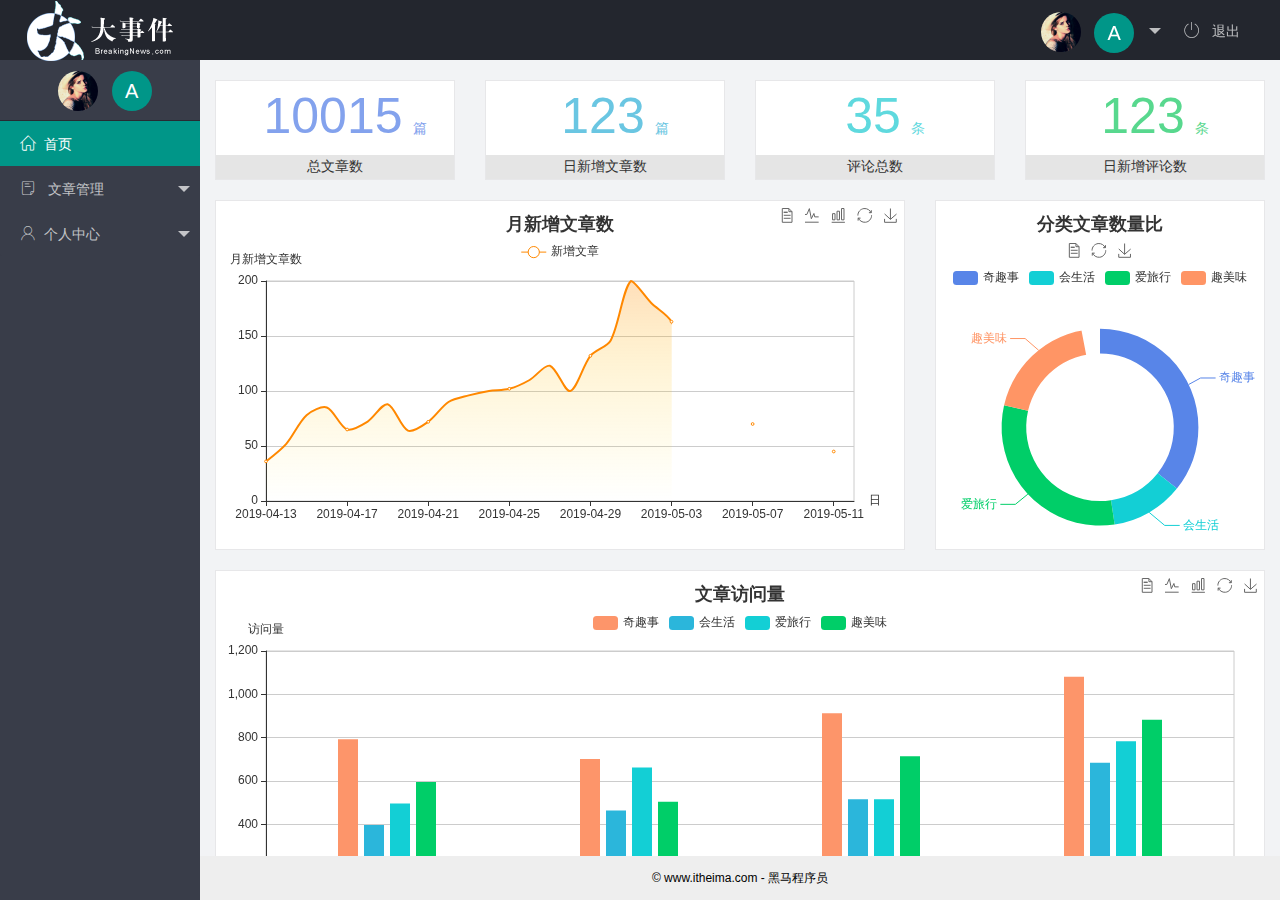
==== commit cdb074fe: "休息" ====
--- a/index.html
+++ b/index.html
@@ -64,7 +64,8 @@
                     <li class="layui-nav-item">
                         <a href="javascript:;"><span class="iconfont icon-user"></span>个人中心</a>
                         <dl class="layui-nav-child">
-                            <dd><a href="javascript:;"><i class="layui-icon layui-icon-align-left"></i>基本资料</a></dd>
+                            <dd><a href="/user/user_info.html" target="fm"><i
+                                        class="layui-icon layui-icon-align-left"></i>基本资料</a></dd>
                             <dd><a href="javascript:;"><i class="layui-icon layui-icon-align-left"></i>更换头像</a></dd>
                             <dd><a href="javascript:;"><i class="layui-icon layui-icon-align-left"></i>重置密码</a></dd>
 
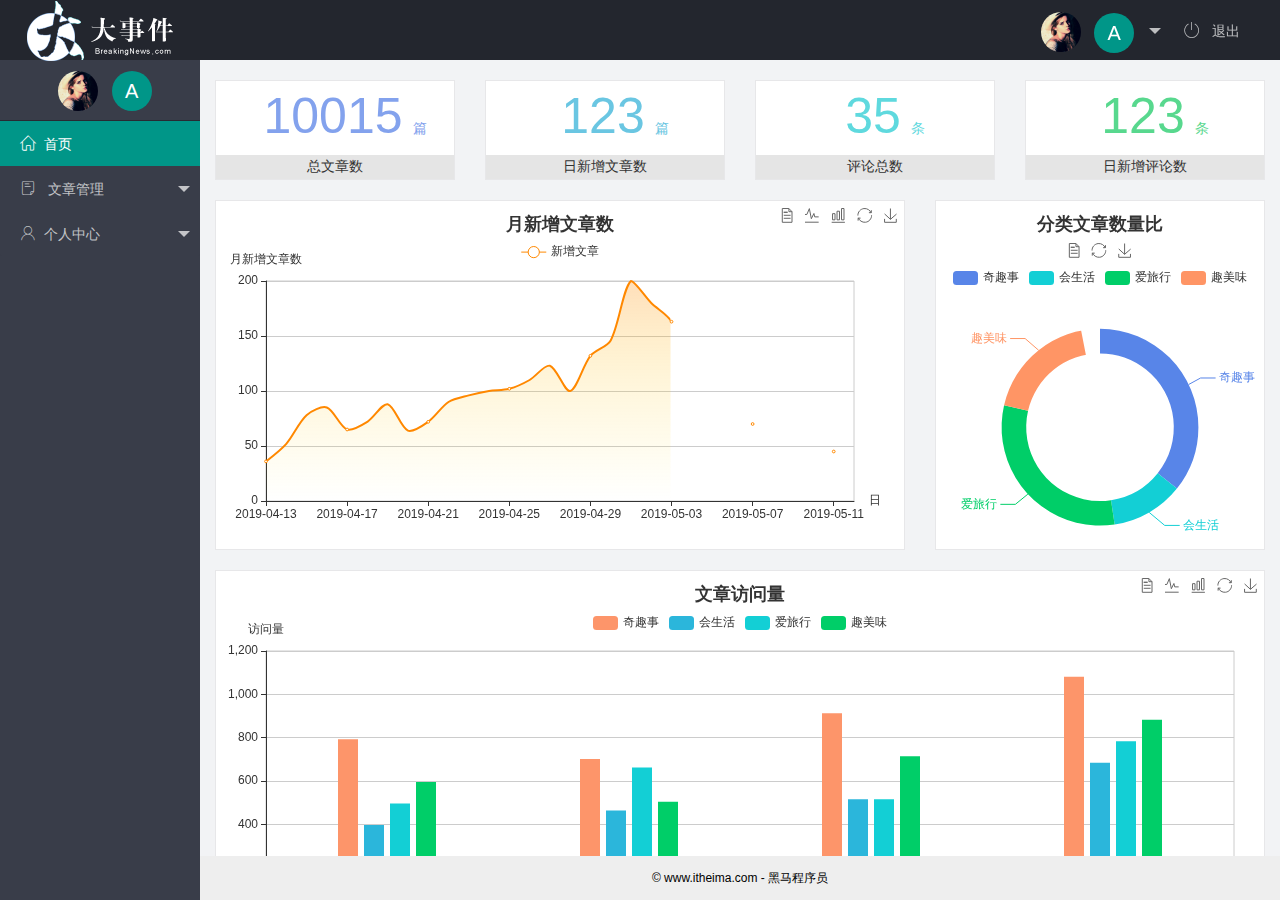
==== commit 8b4588f8: "个人中心完成" ====
--- a/index.html
+++ b/index.html
@@ -28,9 +28,9 @@
                         <!-- 贤心 -->
                     </a>
                     <dl class="layui-nav-child">
-                        <dd><a href="">基本资料</a></dd>
-                        <dd><a href="">更换头像</a></dd>
-                        <dd><a href="">个人中心</a></dd>
+                        <dd><a href="/user/user_info.html" target="fm">基本资料</a></dd>
+                        <dd><a href="/user/user_avatar.html" target="fm">更换头像</a></dd>
+                        <dd><a href="/user/user_pwd.html" target="fm">个人中心</a></dd>
                     </dl>
                 </li>
                 <li class="layui-nav-item">
@@ -66,8 +66,11 @@
                         <dl class="layui-nav-child">
                             <dd><a href="/user/user_info.html" target="fm"><i
                                         class="layui-icon layui-icon-align-left"></i>基本资料</a></dd>
-                            <dd><a href="javascript:;"><i class="layui-icon layui-icon-align-left"></i>更换头像</a></dd>
-                            <dd><a href="javascript:;"><i class="layui-icon layui-icon-align-left"></i>重置密码</a></dd>
+                            <dd><a href="/user/user_avatar.html" target="fm"><i
+                                        class="layui-icon layui-icon-align-left"></i>更换头像</a></dd>
+                            <dd><a href="/user/user_pwd.html" target="fm"><i
+                                        class="layui-icon layui-icon-align-left"></i>重置密码</a>
+                            </dd>
 
                         </dl>
                     </li>
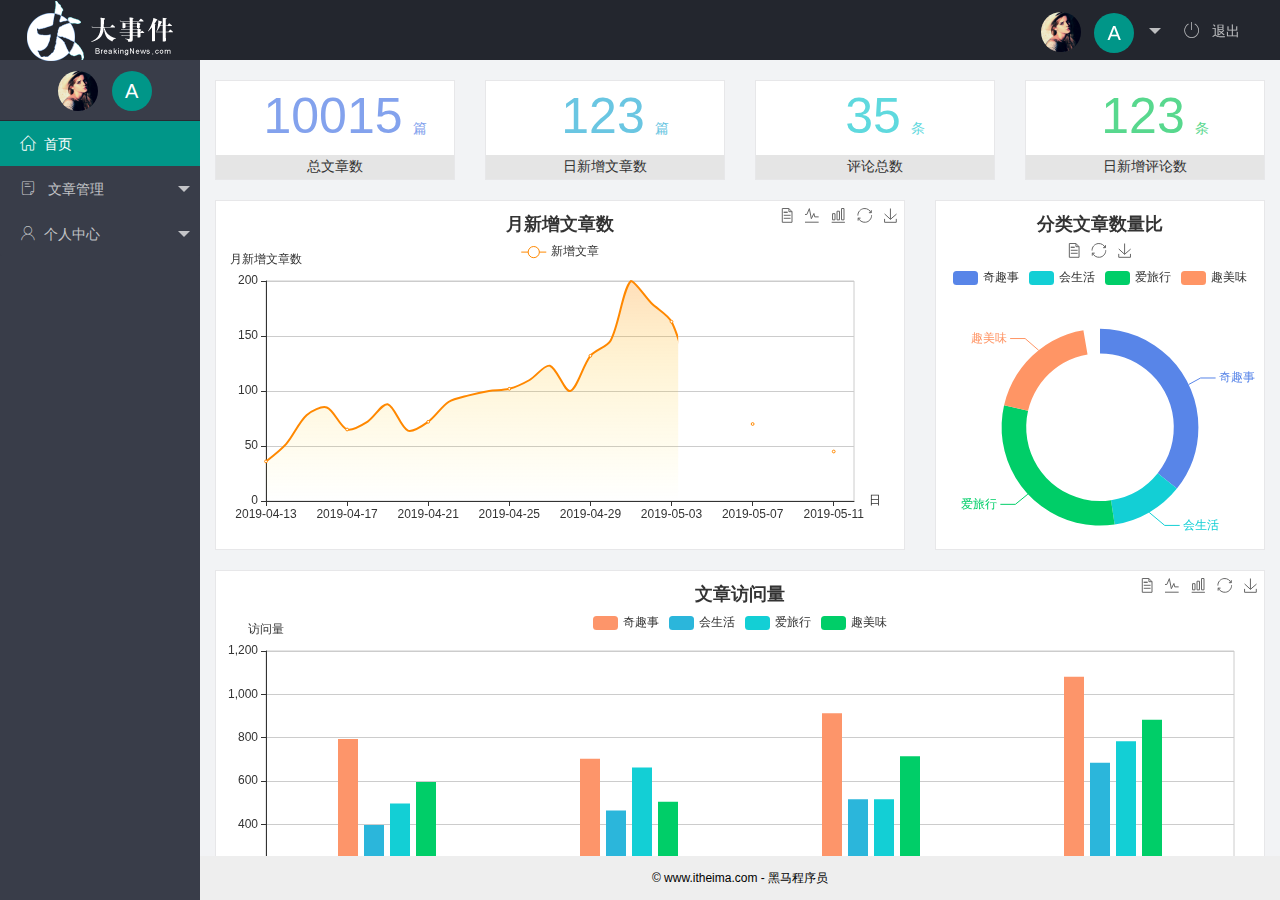
==== commit 467ede6d: "所有项目完成" ====
--- a/index.html
+++ b/index.html
@@ -56,9 +56,12 @@
                             <span class="iconfont icon-16"></span>
                             文章管理</a>
                         <dl class="layui-nav-child">
-                            <dd><a href="javascript:;"><i class="layui-icon layui-icon-align-left"></i>文章类别</a></dd>
-                            <dd><a href="javascript:;"><i class="layui-icon layui-icon-align-left"></i>文章列表</a></dd>
-                            <dd><a href="javascript:;"><i class="layui-icon layui-icon-align-left"></i>发表文章</a></dd>
+                            <dd><a href="/article/art_cate.html" target="fm"><i
+                                        class="layui-icon layui-icon-align-left"></i>文章类别</a></dd>
+                            <dd><a href="/article/art_list.html" target="fm"><i
+                                        class="layui-icon layui-icon-align-left"></i>文章列表</a></dd>
+                            <dd><a href="/article/art_pub.html" target="fm"><i
+                                        class="layui-icon layui-icon-align-left"></i>发表文章</a></dd>
                         </dl>
                     </li>
                     <li class="layui-nav-item">
